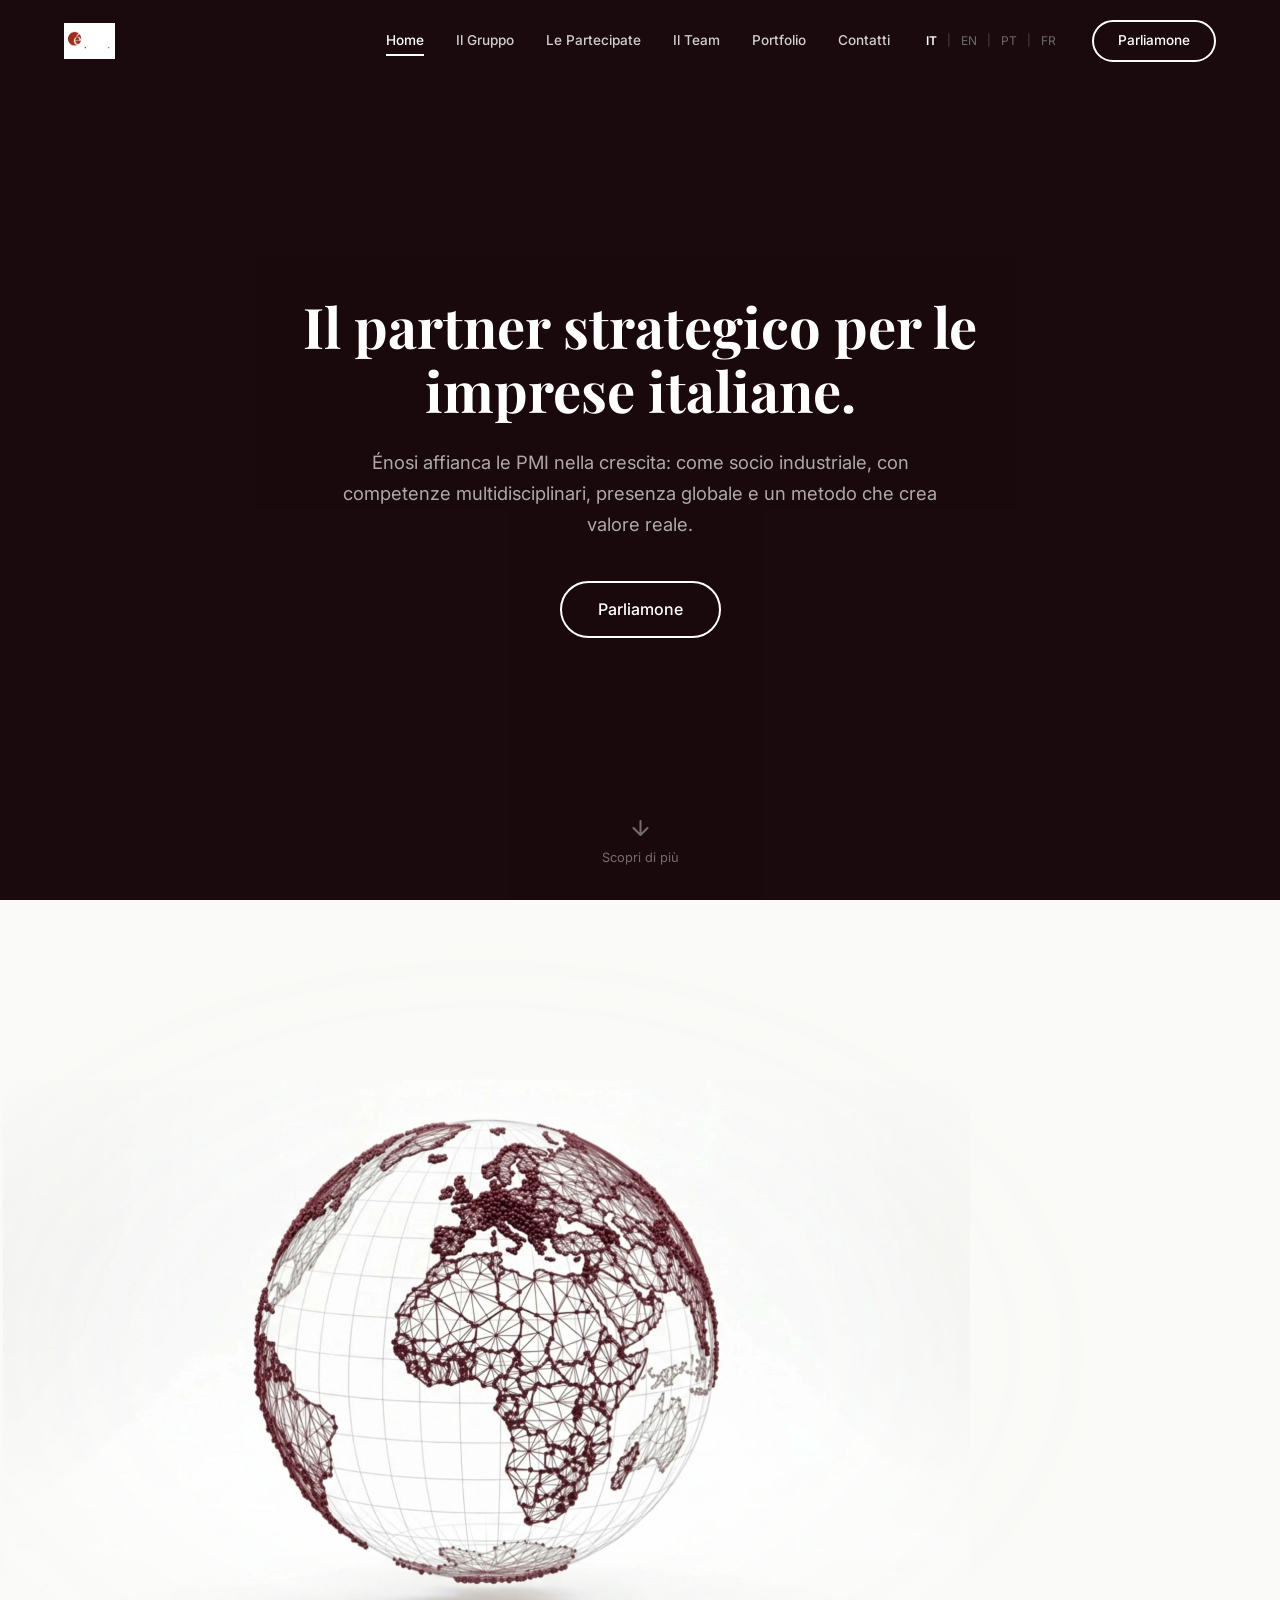
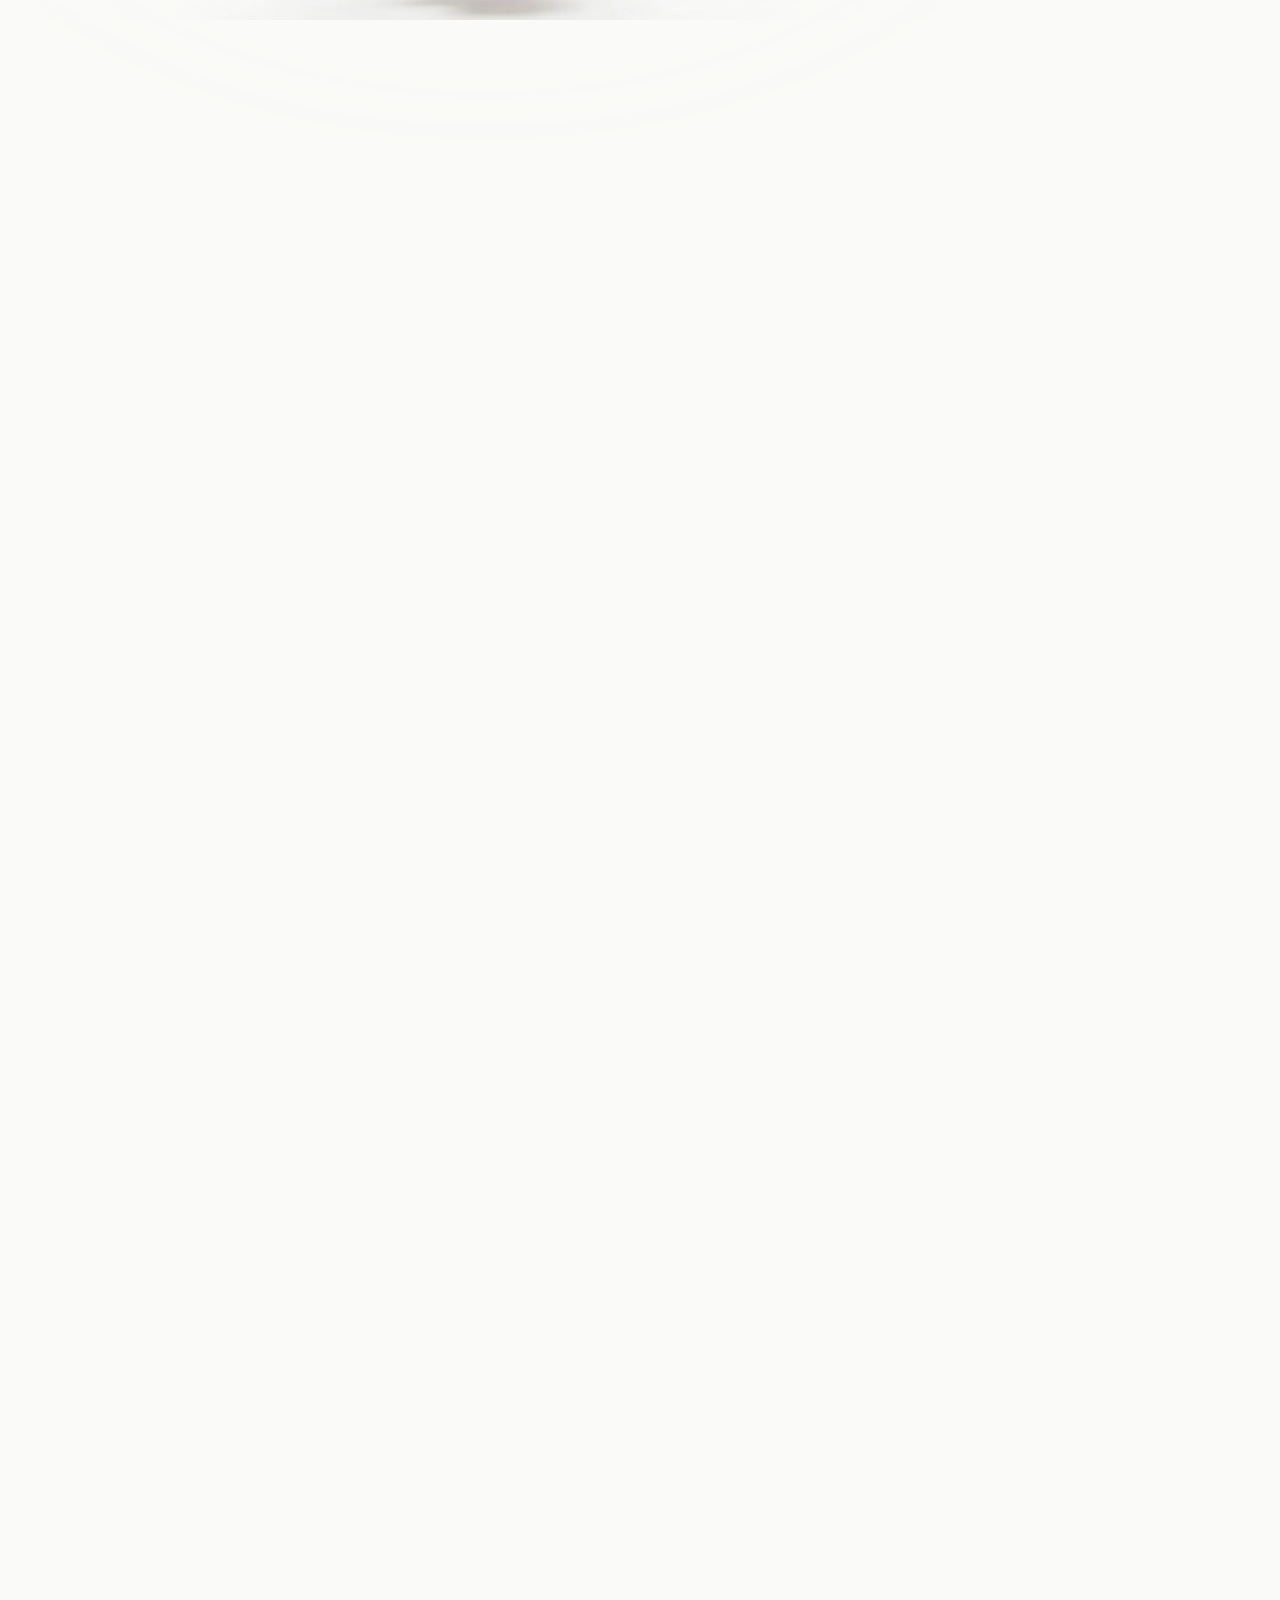
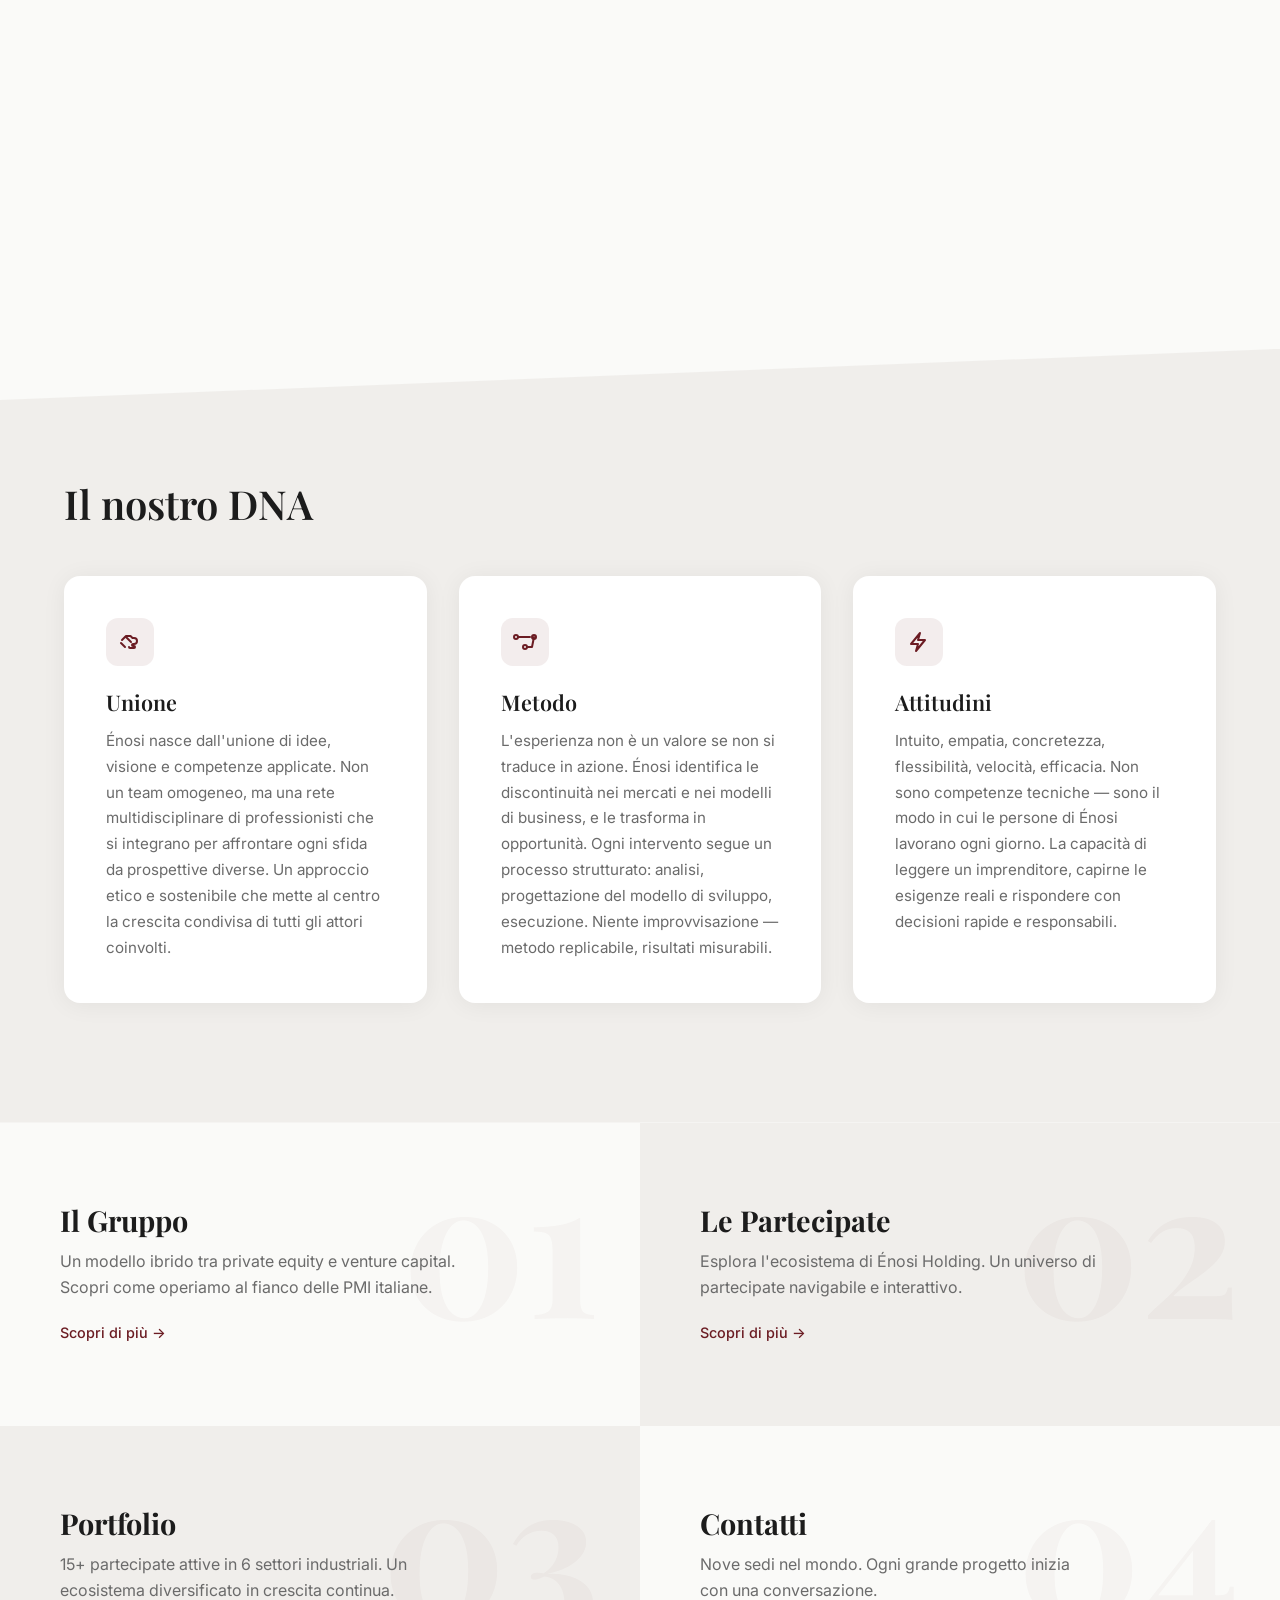
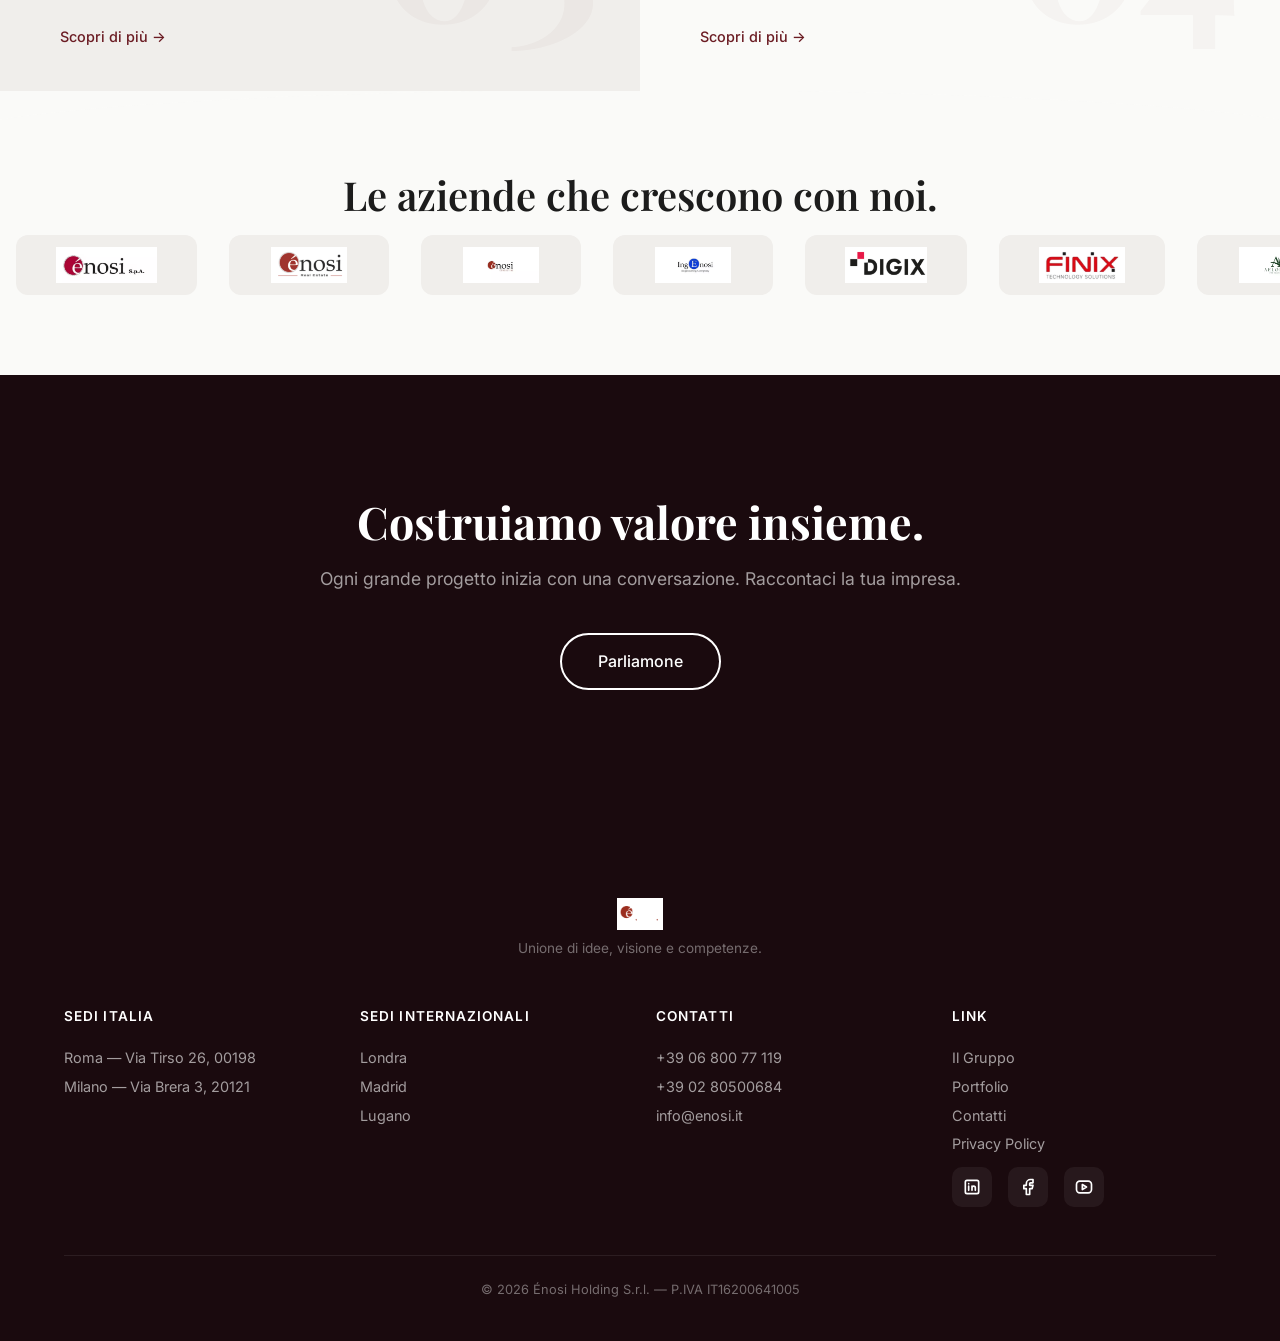
==== index.html @ a056c956 "Énosi Holding - first deploy" ====
<!DOCTYPE html>
<html lang="it">
<head>
  <meta charset="UTF-8">
  <meta name="viewport" content="width=device-width, initial-scale=1.0">
  <title>Énosi Holding — Il partner strategico per le imprese italiane</title>
  <meta name="description" content="Énosi Holding: il partner strategico per la crescita delle PMI italiane. Holding multidisciplinare con 15+ partecipate, 9 sedi nel mondo e un modello ibrido tra PE e VC.">

  <!-- OG Tags -->
  <meta property="og:type" content="website">
  <meta property="og:url" content="https://enosi.it/">
  <meta property="og:title" content="Énosi Holding — Il partner strategico per le imprese italiane">
  <meta property="og:description" content="Énosi Holding: il partner strategico per la crescita delle PMI italiane. Holding multidisciplinare con 15+ partecipate e 9 sedi nel mondo.">
  <meta property="og:image" content="assets/logo/og-image.png">
  <meta property="og:locale" content="it_IT">
  <meta property="og:site_name" content="Énosi Holding">

  <!-- Favicon -->
  <link rel="icon" type="image/png" href="assets/logo/favicon.png">
  <link rel="apple-touch-icon" href="assets/logo/favicon.png">

  <!-- Google Fonts -->
  <link rel="preconnect" href="https://fonts.googleapis.com">
  <link rel="preconnect" href="https://fonts.gstatic.com" crossorigin>
  <link href="https://fonts.googleapis.com/css2?family=Playfair+Display:wght@600;700&family=Inter:wght@400;500;600;700&display=swap" rel="stylesheet">

  <!-- Stylesheet -->
  <link rel="stylesheet" href="css/style.css">
</head>
<body>

  <!-- NAVBAR -->
  <nav class="navbar">
  <div class="container">
    <a href="index.html" class="navbar__logo"><img src="assets/logo/logo-white.png" alt="Énosi" class="nav-logo-img"></a>
    <div class="navbar__links">
      <a href="index.html" class="navbar__link active" data-i18n="nav.home">Home</a>
      <a href="il-gruppo.html" class="navbar__link" data-i18n="nav.gruppo">Il Gruppo</a>
      <a href="le-partecipate.html" class="navbar__link" data-i18n="nav.partecipate">Le Partecipate</a>
      <a href="il-team.html" class="navbar__link" data-i18n="nav.team">Il Team</a>
      <a href="portfolio.html" class="navbar__link" data-i18n="nav.portfolio">Portfolio</a>
      <a href="contatti.html" class="navbar__link" data-i18n="nav.contatti">Contatti</a>
      <div class="lang-switch">
        <button class="lang active" data-lang="it">IT</button>
        <span class="lang-sep">|</span>
        <button class="lang" data-lang="en">EN</button>
        <span class="lang-sep">|</span>
        <button class="lang" data-lang="pt">PT</button>
        <span class="lang-sep">|</span>
        <button class="lang" data-lang="fr">FR</button>
      </div>
      <a href="contatti.html" class="btn-nav-cta" data-i18n="nav.cta">Parliamone</a>
    </div>
    <button class="navbar__hamburger" aria-label="Menu"><span></span><span></span><span></span></button>
  </div>
  <div class="navbar__mobile-menu">
    <a href="index.html">Home</a>
    <a href="il-gruppo.html">Il Gruppo</a>
    <a href="le-partecipate.html">Le Partecipate</a>
    <a href="il-team.html">Il Team</a>
    <a href="portfolio.html">Portfolio</a>
    <a href="contatti.html">Contatti</a>
    <a href="contatti.html" class="btn-primary btn-primary--light">Parliamone</a>
  </div>
</nav>

  <!-- HERO -->
  <section class="hero">
    <div class="hero-slideshow">
      <div class="slide active" style="background-image: url('https://images.unsplash.com/photo-1486406146926-c627a92ad1ab?w=1920&q=80')"></div>
      <div class="slide" style="background-image: url('https://images.unsplash.com/photo-1497366216548-37526070297c?w=1920&q=80')"></div>
      <div class="slide" style="background-image: url('https://images.unsplash.com/photo-1454165804606-c3d57bc86b40?w=1920&q=80')"></div>
      <div class="slide" style="background-image: url('https://images.unsplash.com/photo-1560179707-f14e90ef3623?w=1920&q=80')"></div>
      <div class="slide" style="background-image: url('https://images.unsplash.com/photo-1553484771-047a44eee27b?w=1920&q=80')"></div>
    </div>
    <div class="hero-overlay"></div>
    <div class="hero-content">
      <h1 class="hero__title" data-i18n="home.hero.headline">Il partner strategico per le imprese italiane.</h1>
      <p class="hero__subtitle" data-i18n="home.hero.subtitle">Énosi affianca le PMI nella crescita: come socio industriale, con competenze multidisciplinari, presenza globale e un metodo che crea valore reale.</p>
      <a href="contatti.html" class="btn-primary btn-primary--light" data-i18n="home.hero.cta">Parliamone</a>
    </div>
    <div class="scroll-hint">
      <svg class="scroll-hint__arrow" xmlns="http://www.w3.org/2000/svg" viewBox="0 0 24 24" fill="none" stroke="currentColor" stroke-width="2" stroke-linecap="round" stroke-linejoin="round"><path d="M12 5v14M5 12l7 7 7-7"/></svg>
      <span data-i18n="home.hero.scroll">Scopri di più</span>
    </div>
  </section>

  <!-- FRAME LOADER -->
  <div class="frame-loader">
    <div class="frame-loader__bar-container">
      <div class="frame-loader__bar"></div>
    </div>
    <div class="frame-loader__text">0%</div>
  </div>

  <!-- SCROLL ANIMATION -->
  <section class="scroll-animation">
  <div class="scroll-animation__sticky">
    <canvas class="scroll-animation__canvas"></canvas>
    <div class="scroll-card" data-show-from="0.1" data-show-to="0.3">
      <div class="card-icon"><svg xmlns="http://www.w3.org/2000/svg" viewBox="0 0 24 24" fill="none" stroke-linecap="round" stroke-linejoin="round"><circle cx="12" cy="12" r="10"/><path d="M12 2a14.5 14.5 0 000 20 14.5 14.5 0 000-20M2 12h20"/></svg></div>
      <h3 data-i18n="home.card1.title">Radicati nel mondo</h3>
      <p data-i18n="home.card1.text">Nove sedi operative su quattro continenti, per essere vicini dove conta.</p>
      <p class="card-detail" data-i18n="home.card1.detail">Roma · Milano · Londra · Madrid · Lugano · Dubai · Miami · Kuala Lumpur</p>
    </div>
    <div class="scroll-card" data-show-from="0.3" data-show-to="0.5">
      <div class="card-icon"><svg xmlns="http://www.w3.org/2000/svg" viewBox="0 0 24 24" fill="none" stroke-linecap="round" stroke-linejoin="round"><path d="M3 17l6-6 4 4 8-8"/><path d="M17 7h4v4"/></svg></div>
      <h3 data-i18n="home.card2.title">Un ecosistema in espansione</h3>
      <p data-i18n="home.card2.text">Oltre 15 partecipate attive in più di 6 settori industriali.</p>
      <p class="card-detail" data-i18n="home.card2.detail">ICT · Real Estate · MedTech · Food &amp; Beverage · Cybersecurity · Engineering</p>
    </div>
    <div class="scroll-card" data-show-from="0.5" data-show-to="0.7">
      <div class="card-icon"><svg xmlns="http://www.w3.org/2000/svg" viewBox="0 0 24 24" fill="none" stroke-linecap="round" stroke-linejoin="round"><path d="M11 17a1 1 0 001 1h4a1 1 0 001-1 1 1 0 00-1-1h-1a1 1 0 01-1-1 1 1 0 011-1h1a3 3 0 003-3 3 3 0 00-3-3h-1.5l-2-2H8l-4 4"/><path d="M3 13l4 4"/><path d="M8 7l5 5"/></svg></div>
      <h3 data-i18n="home.card3.title">Dentro l'impresa, non fuori</h3>
      <p data-i18n="home.card3.text">Entriamo nelle aziende come soci, non come osservatori distanti.</p>
      <p class="card-detail" data-i18n="home.card3.detail">Partecipazioni di maggioranza e minoranza qualificata con ruolo attivo nella governance.</p>
    </div>
    <div class="scroll-card" data-show-from="0.7" data-show-to="0.9">
      <div class="card-icon"><svg xmlns="http://www.w3.org/2000/svg" viewBox="0 0 24 24" fill="none" stroke-linecap="round" stroke-linejoin="round"><path d="M3 17l6-6 4 4 8-8"/></svg></div>
      <h3 data-i18n="home.card4.title">Oltre un decennio di risultati</h3>
      <p data-i18n="home.card4.text">Dal 2013, un percorso continuo di crescita, operazioni e valore creato.</p>
      <p class="card-detail" data-i18n="home.card4.detail">2013: fondazione · 2022: acquisizione Finix/Fujitsu · Oggi: 15+ partecipate attive</p>
    </div>
  </div>
</section>


  <!-- PILLARS SECTION -->
  <section class="section section--alt section-angled">
    <div class="container">
      <h2 class="heading-section fade-up" data-i18n="home.dna.title">Il nostro DNA</h2>
      <div class="pillars-grid stagger-parent">

        <div class="pillar-card stagger-item card-hover">
          <div class="pillar-card__icon">
            <svg xmlns="http://www.w3.org/2000/svg" viewBox="0 0 24 24" fill="none" stroke="currentColor" stroke-width="1.5" stroke-linecap="round" stroke-linejoin="round"><path d="M11 17a1 1 0 001 1h4a1 1 0 001-1 1 1 0 00-1-1h-1a1 1 0 01-1-1 1 1 0 011-1h1a3 3 0 003-3 3 3 0 00-3-3h-1.5l-2-2H8l-4 4"/><path d="M3 13l4 4"/><path d="M8 7l5 5"/></svg>
          </div>
          <h3 class="pillar-card__title" data-i18n="home.dna.unione.title">Unione</h3>
          <p class="pillar-card__text" data-i18n="home.dna.unione.text">Énosi nasce dall'unione di idee, visione e competenze applicate. Non un team omogeneo, ma una rete multidisciplinare di professionisti che si integrano per affrontare ogni sfida da prospettive diverse. Un approccio etico e sostenibile che mette al centro la crescita condivisa di tutti gli attori coinvolti.</p>
        </div>

        <div class="pillar-card stagger-item card-hover">
          <div class="pillar-card__icon">
            <svg xmlns="http://www.w3.org/2000/svg" viewBox="0 0 24 24" fill="none" stroke="currentColor" stroke-width="1.5" stroke-linecap="round" stroke-linejoin="round"><circle cx="3" cy="7" r="2"/><circle cx="12" cy="17" r="2"/><circle cx="21" cy="7" r="2"/><path d="M5 7h12M14 17h5l2-10"/></svg>
          </div>
          <h3 class="pillar-card__title" data-i18n="home.dna.metodo.title">Metodo</h3>
          <p class="pillar-card__text" data-i18n="home.dna.metodo.text">L'esperienza non è un valore se non si traduce in azione. Énosi identifica le discontinuità nei mercati e nei modelli di business, e le trasforma in opportunità. Ogni intervento segue un processo strutturato: analisi, progettazione del modello di sviluppo, esecuzione. Niente improvvisazione — metodo replicabile, risultati misurabili.</p>
        </div>

        <div class="pillar-card stagger-item card-hover">
          <div class="pillar-card__icon">
            <svg xmlns="http://www.w3.org/2000/svg" viewBox="0 0 24 24" fill="none" stroke="currentColor" stroke-width="1.5" stroke-linecap="round" stroke-linejoin="round"><path d="M13 3L4 14h7l-2 7 9-11h-7l2-7z"/></svg>
          </div>
          <h3 class="pillar-card__title" data-i18n="home.dna.attitudini.title">Attitudini</h3>
          <p class="pillar-card__text" data-i18n="home.dna.attitudini.text">Intuito, empatia, concretezza, flessibilità, velocità, efficacia. Non sono competenze tecniche — sono il modo in cui le persone di Énosi lavorano ogni giorno. La capacità di leggere un imprenditore, capirne le esigenze reali e rispondere con decisioni rapide e responsabili.</p>
        </div>

      </div>
    </div>
  </section>

  <!-- PAGE TEASERS -->
  <div class="page-teaser-grid">
    <a href="il-gruppo.html" class="page-teaser" style="background:var(--bg-main)">
      <span class="teaser-number">01</span>
      <h3 data-i18n="home.teaser1.title">Il Gruppo</h3>
      <p data-i18n="home.teaser1.text">Un modello ibrido tra private equity e venture capital. Scopri come operiamo al fianco delle PMI italiane.</p>
      <span class="teaser-link" data-i18n="home.teaser1.link">Scopri di più &rarr;</span>
    </a>
    <a href="le-partecipate.html" class="page-teaser" style="background:var(--bg-alt)">
      <span class="teaser-number">02</span>
      <h3 data-i18n="home.teaser2.title">Le Partecipate</h3>
      <p data-i18n="home.teaser2.text">Esplora l'ecosistema di Énosi Holding. Un universo di partecipate navigabile e interattivo.</p>
      <span class="teaser-link" data-i18n="home.teaser2.link">Scopri di più &rarr;</span>
    </a>
    <a href="portfolio.html" class="page-teaser" style="background:var(--bg-alt)">
      <span class="teaser-number">03</span>
      <h3 data-i18n="home.teaser3.title">Portfolio</h3>
      <p data-i18n="home.teaser3.text">15+ partecipate attive in 6 settori industriali. Un ecosistema diversificato in crescita continua.</p>
      <span class="teaser-link" data-i18n="home.teaser3.link">Scopri di più &rarr;</span>
    </a>
    <a href="contatti.html" class="page-teaser" style="background:var(--bg-main)">
      <span class="teaser-number">04</span>
      <h3 data-i18n="home.teaser4.title">Contatti</h3>
      <p data-i18n="home.teaser4.text">Nove sedi nel mondo. Ogni grande progetto inizia con una conversazione.</p>
      <span class="teaser-link" data-i18n="home.teaser4.link">Scopri di più &rarr;</span>
    </a>
  </div>

  <!-- MARQUEE SECTION -->
  <section class="marquee-section section--main section-wave">
    <div class="container" style="text-align:center">
      <h2 class="heading-section fade-up" data-i18n="home.marquee.title">Le aziende che crescono con noi.</h2>
    </div>
    <div class="marquee-wrapper">
      <div class="marquee-track">
        <span class="marquee-item"><img src="assets/partners/enosispa.png" alt="Énosi S.p.A." style="height:36px;width:auto;"></span>
        <span class="marquee-item"><img src="assets/partners/enosire.png" alt="Énosi Real Estate" style="height:36px;width:auto;"></span>
        <span class="marquee-item"><img src="assets/partners/consulting.png" alt="Énosi Consulting" style="height:36px;width:auto;"></span>
        <span class="marquee-item"><img src="assets/partners/ingenosi.png" alt="Ingenosi" style="height:36px;width:auto;"></span>
        <span class="marquee-item"><img src="assets/partners/digix.png" alt="Digix" style="height:36px;width:auto;"></span>
        <span class="marquee-item"><img src="assets/partners/finix.png" alt="Finix" style="height:36px;width:auto;"></span>
        <span class="marquee-item"><img src="assets/partners/aelodea.png" alt="Aelodea" style="height:36px;width:auto;"></span>
        <span class="marquee-item"><img src="assets/partners/edilmoaf.png" alt="Edil Moaf" style="height:36px;width:auto;"></span>
        <span class="marquee-item"><img src="assets/partners/celera.png" alt="Celera Digital" style="height:36px;width:auto;"></span>
        <span class="marquee-item"><img src="assets/partners/areacrm.png" alt="Area CRM" style="height:36px;width:auto;"></span>
        <span class="marquee-item"><img src="assets/partners/cyberangels.png" alt="Cyberangels" style="height:36px;width:auto;"></span>
        <span class="marquee-item"><img src="assets/partners/quasardam.png" alt="Quasardam" style="height:36px;width:auto;"></span>
        <span class="marquee-item"><img src="assets/partners/monserrato.png" alt="Imm. Monserrato" style="height:36px;width:auto;"></span>
        <span class="marquee-item"><img src="assets/partners/siag.png" alt="Yes Coffee" style="height:36px;width:auto;"></span>
        <span class="marquee-item"><img src="assets/partners/blackshield.png" alt="Blackshield" style="height:36px;width:auto;"></span>
        <span class="marquee-item"><img src="assets/partners/enosilab.png" alt="Énosi Lab" style="height:36px;width:auto;"></span>
        <span class="marquee-item"><img src="assets/partners/codex.png" alt="Codex" style="height:36px;width:auto;"></span>
        <!-- Duplicate for infinite scroll -->
        <span class="marquee-item"><img src="assets/partners/enosispa.png" alt="Énosi S.p.A." style="height:36px;width:auto;"></span>
        <span class="marquee-item"><img src="assets/partners/enosire.png" alt="Énosi Real Estate" style="height:36px;width:auto;"></span>
        <span class="marquee-item"><img src="assets/partners/consulting.png" alt="Énosi Consulting" style="height:36px;width:auto;"></span>
        <span class="marquee-item"><img src="assets/partners/ingenosi.png" alt="Ingenosi" style="height:36px;width:auto;"></span>
        <span class="marquee-item"><img src="assets/partners/digix.png" alt="Digix" style="height:36px;width:auto;"></span>
        <span class="marquee-item"><img src="assets/partners/finix.png" alt="Finix" style="height:36px;width:auto;"></span>
        <span class="marquee-item"><img src="assets/partners/aelodea.png" alt="Aelodea" style="height:36px;width:auto;"></span>
        <span class="marquee-item"><img src="assets/partners/edilmoaf.png" alt="Edil Moaf" style="height:36px;width:auto;"></span>
        <span class="marquee-item"><img src="assets/partners/celera.png" alt="Celera Digital" style="height:36px;width:auto;"></span>
        <span class="marquee-item"><img src="assets/partners/areacrm.png" alt="Area CRM" style="height:36px;width:auto;"></span>
        <span class="marquee-item"><img src="assets/partners/cyberangels.png" alt="Cyberangels" style="height:36px;width:auto;"></span>
        <span class="marquee-item"><img src="assets/partners/quasardam.png" alt="Quasardam" style="height:36px;width:auto;"></span>
        <span class="marquee-item"><img src="assets/partners/monserrato.png" alt="Imm. Monserrato" style="height:36px;width:auto;"></span>
        <span class="marquee-item"><img src="assets/partners/siag.png" alt="Yes Coffee" style="height:36px;width:auto;"></span>
        <span class="marquee-item"><img src="assets/partners/blackshield.png" alt="Blackshield" style="height:36px;width:auto;"></span>
        <span class="marquee-item"><img src="assets/partners/enosilab.png" alt="Énosi Lab" style="height:36px;width:auto;"></span>
        <span class="marquee-item"><img src="assets/partners/codex.png" alt="Codex" style="height:36px;width:auto;"></span>
      </div>
    </div>
  </section>

  <!-- CTA SECTION -->
  <section class="cta-section">
    <div class="container">
      <h2 class="cta-section__title fade-up" data-i18n="home.cta.headline">Costruiamo valore insieme.</h2>
      <p class="cta-section__subtitle fade-up" data-i18n="home.cta.subtitle">Ogni grande progetto inizia con una conversazione. Raccontaci la tua impresa.</p>
      <a href="contatti.html" class="btn-primary btn-primary--light fade-up">Parliamone</a>
    </div>
  </section>

  <!-- FOOTER -->
  <footer class="footer">
    <div class="container">
      <div class="footer__logo">
        <img src="assets/logo/logo-white.png" alt="Énosi" class="nav-logo-img" style="height:32px;margin:0 auto;">
        <p style="color:rgba(255,255,255,0.4);font-size:0.85rem;margin-top:8px;font-family:'Inter',sans-serif;">Unione di idee, visione e competenze.</p>
      </div>
      <div class="footer__grid">
        <div class="footer__col">
          <h4 class="footer__col-title">Sedi Italia</h4>
          <p>Roma — Via Tirso 26, 00198</p>
          <p>Milano — Via Brera 3, 20121</p>
        </div>
        <div class="footer__col">
          <h4 class="footer__col-title">Sedi Internazionali</h4>
          <p>Londra</p>
          <p>Madrid</p>
          <p>Lugano</p>
        </div>
        <div class="footer__col">
          <h4 class="footer__col-title">Contatti</h4>
          <p><a href="tel:+390680077119">+39 06 800 77 119</a></p>
          <p><a href="tel:+390280500684">+39 02 80500684</a></p>
          <p><a href="mailto:info@enosi.it">info@enosi.it</a></p>
        </div>
        <div class="footer__col">
          <h4 class="footer__col-title">Link</h4>
          <p><a href="il-gruppo.html">Il Gruppo</a></p>
          <p><a href="portfolio.html">Portfolio</a></p>
          <p><a href="contatti.html">Contatti</a></p>
          <p><a href="#">Privacy Policy</a></p>
          <div class="footer__social">
            <a href="#" aria-label="LinkedIn">
              <svg xmlns="http://www.w3.org/2000/svg" viewBox="0 0 24 24" fill="none" stroke="currentColor" stroke-width="1.5" stroke-linecap="round" stroke-linejoin="round"><path d="M4 4m0 2a2 2 0 012-2h12a2 2 0 012 2v12a2 2 0 01-2 2H6a2 2 0 01-2-2z"/><path d="M8 11v5M8 8v.01M12 16v-5M16 16v-3a2 2 0 00-4 0"/></svg>
            </a>
            <a href="#" aria-label="Facebook">
              <svg xmlns="http://www.w3.org/2000/svg" viewBox="0 0 24 24" fill="none" stroke="currentColor" stroke-width="1.5" stroke-linecap="round" stroke-linejoin="round"><path d="M7 10v4h3v7h4v-7h3l1-4h-4V8a1 1 0 011-1h3V3h-3a5 5 0 00-5 5v2H7z"/></svg>
            </a>
            <a href="#" aria-label="YouTube">
              <svg xmlns="http://www.w3.org/2000/svg" viewBox="0 0 24 24" fill="none" stroke="currentColor" stroke-width="1.5" stroke-linecap="round" stroke-linejoin="round"><rect x="3" y="5" width="18" height="14" rx="4"/><path d="M10 9l5 3-5 3z"/></svg>
            </a>
          </div>
        </div>
      </div>
      <hr class="footer__divider">
      <div class="footer__bottom">
        <p>&copy; 2026 Énosi Holding S.r.l. — P.IVA IT16200641005</p>
      </div>
    </div>
  </footer>

  <!-- Main Script -->
  <script src="js/translations.js"></script>
  <script src="js/main.js"></script>
</body>
</html>
---- css/style.css ----
/* ============================================
   ÉNOSI HOLDING — Design System & Styles v2
   ============================================ */

/* --- CSS Variables --- */
:root {
  --burgundy: #6B1C23;
  --burgundy-dark: #1A0A0E;
  --bg-main: #FAFAF8;
  --bg-alt: #F0EEEB;
  --text-primary: #1C1C1C;
  --text-secondary: #6B6B6B;
  --gold: #C9A96E;
  --white: #FFFFFF;
}

/* --- Reset & Base --- */
*, *::before, *::after { margin: 0; padding: 0; box-sizing: border-box; }

html {
  scroll-behavior: smooth;
  -webkit-font-smoothing: antialiased;
  -moz-osx-font-smoothing: grayscale;
}

body {
  font-family: 'Inter', sans-serif;
  font-weight: 400;
  color: var(--text-primary);
  background: var(--bg-main);
  line-height: 1.6;
  overflow-x: hidden;
}

img { max-width: 100%; display: block; }
a { text-decoration: none; color: inherit; }
ul { list-style: none; }

h1, h2, h3, h4, h5, h6 {
  font-family: 'Playfair Display', serif;
  font-weight: 700;
  line-height: 1.2;
}

.container { max-width: 1200px; margin: 0 auto; padding: 0 24px; }

/* --- Typography --- */
.heading-display { font-family: 'Playfair Display', serif; font-weight: 700; }

.heading-section {
  font-family: 'Playfair Display', serif;
  font-weight: 600;
  font-size: 2.5rem;
  margin-bottom: 1rem;
}

.text-body {
  font-family: 'Inter', sans-serif;
  font-weight: 400;
  color: var(--text-secondary);
  line-height: 1.7;
}

.text-gold { color: var(--gold); }

/* --- Section Spacing --- */
.section { padding: 120px 0; position: relative; }
.section--dark { background: var(--burgundy-dark); color: var(--white); }
.section--main { background: var(--bg-main); }
.section--alt { background: var(--bg-alt); }

/* --- Section Dividers --- */
.section-angled {
  clip-path: polygon(0 4vw, 100% 0, 100% 100%, 0 100%);
  margin-top: -4vw;
  padding-top: calc(4vw + 80px);
}

.section-wave {
  position: relative;
  margin-top: -3vw;
  padding-top: calc(3vw + 80px);
}
.section-wave::before {
  content: '';
  position: absolute;
  top: -1px;
  left: 0;
  width: 100%;
  height: 4vw;
  background: inherit;
  clip-path: ellipse(55% 100% at 50% 100%);
  z-index: 1;
}

/* --- Navbar --- */
.navbar {
  position: fixed;
  top: 0;
  left: 0;
  width: 100%;
  z-index: 1000;
  padding: 20px 0;
  transition: background 0.4s ease, padding 0.3s ease;
}

.navbar.scrolled {
  background: rgba(26, 10, 14, 0.95);
  backdrop-filter: blur(20px);
  -webkit-backdrop-filter: blur(20px);
  padding: 12px 0;
}

.navbar .container {
  display: flex;
  align-items: center;
  justify-content: space-between;
}

.navbar__logo { display: flex; align-items: center; }
.navbar__logo img { height: 36px; width: auto; }
.nav-logo-img { height: 28px; width: auto; display: block; }

.navbar__logo-text {
  font-family: 'Playfair Display', serif;
  font-weight: 700;
  font-size: 1.5rem;
  color: var(--white);
  letter-spacing: 0.02em;
}

.navbar__links {
  display: flex;
  align-items: center;
  gap: 32px;
}

.navbar__link {
  font-family: 'Inter', sans-serif;
  font-weight: 500;
  font-size: 0.85rem;
  color: rgba(255, 255, 255, 0.8);
  position: relative;
  transition: color 0.3s ease;
}

.navbar__link:hover,
.navbar__link.active {
  color: var(--white);
}

.navbar__link::after {
  content: '';
  position: absolute;
  bottom: -4px;
  left: 0;
  width: 0;
  height: 2px;
  background: var(--white);
  transition: width 0.3s ease;
}

.navbar__link:hover::after,
.navbar__link.active::after {
  width: 100%;
}

/* Language Switcher */
.lang-switch {
  display: flex;
  align-items: center;
  gap: 6px;
}

.lang-switch .lang {
  font-family: 'Inter', sans-serif;
  font-size: 12px;
  font-weight: 400;
  color: var(--text-secondary);
  background: none;
  border: none;
  cursor: pointer;
  padding: 2px 4px;
  transition: color 0.3s ease;
}

.lang-switch .lang:hover { color: var(--white); }
.lang-switch .lang.active { color: var(--white); font-weight: 600; }

.lang-switch .lang-sep {
  font-size: 11px;
  color: rgba(255,255,255,0.25);
  user-select: none;
}

/* Navbar CTA */
.btn-nav-cta {
  font-family: 'Inter', sans-serif;
  font-weight: 500;
  font-size: 0.85rem;
  color: var(--white);
  border: 2px solid var(--white);
  border-radius: 100px;
  padding: 8px 24px;
  background: transparent;
  cursor: pointer;
  position: relative;
  overflow: hidden;
  z-index: 1;
  transition: color 0.4s ease;
}

.btn-nav-cta::before {
  content: '';
  position: absolute;
  top: 0; left: 0; width: 100%; height: 100%;
  background: var(--white);
  transform: scaleX(0);
  transform-origin: left;
  transition: transform 0.4s ease;
  z-index: -1;
}

.btn-nav-cta:hover { color: var(--burgundy-dark); }
.btn-nav-cta:hover::before { transform: scaleX(1); }

/* Hamburger */
.navbar__hamburger {
  display: none;
  flex-direction: column;
  gap: 5px;
  cursor: pointer;
  background: none;
  border: none;
  padding: 8px;
}

.navbar__hamburger span {
  display: block; width: 24px; height: 2px;
  background: var(--white);
  transition: transform 0.3s ease, opacity 0.3s ease;
}

.navbar__hamburger.open span:nth-child(1) { transform: translateY(7px) rotate(45deg); }
.navbar__hamburger.open span:nth-child(2) { opacity: 0; }
.navbar__hamburger.open span:nth-child(3) { transform: translateY(-7px) rotate(-45deg); }

/* Mobile Menu */
.navbar__mobile-menu {
  display: none;
  position: fixed;
  top: 0; left: 0; width: 100%; height: 100vh;
  background: rgba(26, 10, 14, 0.98);
  backdrop-filter: blur(20px);
  z-index: 999;
  flex-direction: column;
  align-items: center;
  justify-content: center;
  gap: 28px;
}

.navbar__mobile-menu.open { display: flex; }

.navbar__mobile-menu a {
  font-family: 'Playfair Display', serif;
  font-size: 1.8rem;
  color: var(--white);
  opacity: 0.8;
  transition: opacity 0.3s ease;
}

.navbar__mobile-menu a:hover { opacity: 1; }

/* Toast */
.toast {
  position: fixed;
  bottom: 40px;
  left: 50%;
  transform: translateX(-50%) translateY(20px);
  background: var(--burgundy-dark);
  color: var(--white);
  font-family: 'Inter', sans-serif;
  font-size: 0.9rem;
  padding: 14px 32px;
  border-radius: 12px;
  border: 1px solid rgba(201,169,110,0.2);
  box-shadow: 0 8px 32px rgba(0,0,0,0.3);
  z-index: 10000;
  opacity: 0;
  pointer-events: none;
  transition: opacity 0.4s ease, transform 0.4s ease;
}

.toast.visible {
  opacity: 1;
  transform: translateX(-50%) translateY(0);
  pointer-events: auto;
}

/* --- Buttons --- */
.btn-primary {
  display: inline-block;
  font-family: 'Inter', sans-serif;
  font-weight: 500;
  font-size: 1rem;
  border: 2px solid var(--burgundy);
  border-radius: 100px;
  padding: 14px 36px;
  background: transparent;
  color: var(--burgundy);
  cursor: pointer;
  position: relative;
  overflow: hidden;
  z-index: 1;
  transition: color 0.4s ease;
}

.btn-primary::before {
  content: '';
  position: absolute;
  top: 0; left: 0; width: 100%; height: 100%;
  background: var(--burgundy);
  transform: scaleX(0);
  transform-origin: left;
  transition: transform 0.4s ease;
  z-index: -1;
}

.btn-primary:hover { color: var(--white); }
.btn-primary:hover::before { transform: scaleX(1); }

.btn-primary--light { border-color: var(--white); color: var(--white); }
.btn-primary--light::before { background: var(--white); }
.btn-primary--light:hover { color: var(--burgundy-dark); }

.btn-secondary {
  font-family: 'Inter', sans-serif;
  font-weight: 500;
  color: var(--text-secondary);
  position: relative;
  display: inline-block;
  transition: color 0.3s ease;
}

.btn-secondary::after {
  content: '';
  position: absolute;
  bottom: -2px; left: 0; width: 0; height: 2px;
  background: currentColor;
  transition: width 0.3s ease;
}

.btn-secondary:hover::after { width: 100%; }

/* --- Card Hover (Universal) --- */
.card-hover {
  transition: transform 0.35s cubic-bezier(.22,1,.36,1),
              box-shadow 0.35s ease,
              border-color 0.35s ease;
}

.card-hover:hover {
  transform: translateY(-6px) scale(1.02);
  box-shadow: 0 12px 40px rgba(0,0,0,0.1);
  border-color: rgba(107,28,35,0.15);
}

/* --- Hero --- */
.hero {
  min-height: 100vh;
  display: flex;
  align-items: center;
  justify-content: center;
  text-align: center;
  background: var(--burgundy-dark);
  padding: 120px 24px 80px;
  position: relative;
  overflow: hidden;
}

.hero--short { min-height: 50vh; }

/* Hero Slideshow */
.hero-slideshow {
  position: absolute;
  inset: 0;
  z-index: 0;
}

.hero-slideshow .slide {
  position: absolute;
  inset: 0;
  background-size: cover;
  background-position: center;
  opacity: 0;
  transition: opacity 1.5s ease-in-out;
}

.hero-slideshow .slide.active { opacity: 1; }

.hero-overlay {
  position: absolute;
  inset: 0;
  background: rgba(26, 10, 14, 0.75);
  z-index: 1;
}

.hero-content {
  position: relative;
  z-index: 2;
  max-width: 800px;
}

.hero__content { max-width: 800px; }

.hero__title {
  font-family: 'Playfair Display', serif;
  font-weight: 700;
  font-size: 3.5rem;
  color: var(--white);
  margin-bottom: 24px;
  line-height: 1.15;
}

.hero__subtitle {
  font-family: 'Inter', sans-serif;
  font-weight: 400;
  font-size: 1.15rem;
  color: rgba(255, 255, 255, 0.65);
  margin-bottom: 40px;
  line-height: 1.7;
  max-width: 600px;
  margin-left: auto;
  margin-right: auto;
}

/* Hero geometric BG (il-gruppo) */
.hero__grid-bg {
  position: absolute;
  inset: 0;
  overflow: hidden;
  pointer-events: none;
  z-index: 0;
}

.hero__grid-bg::before {
  content: '';
  position: absolute;
  top: -50%; left: -50%;
  width: 200%; height: 200%;
  background:
    repeating-linear-gradient(0deg, transparent, transparent 80px, rgba(107,28,35,0.06) 80px, rgba(107,28,35,0.06) 81px),
    repeating-linear-gradient(90deg, transparent, transparent 80px, rgba(107,28,35,0.06) 80px, rgba(107,28,35,0.06) 81px);
  animation: gridRotate 60s linear infinite;
  transform-origin: center;
}

@keyframes gridRotate {
  0% { transform: rotate(0deg) perspective(600px) rotateX(5deg); }
  100% { transform: rotate(360deg) perspective(600px) rotateX(5deg); }
}

.hero > .container { position: relative; z-index: 1; }

/* Scroll hint */
.scroll-hint {
  position: absolute;
  bottom: 32px; left: 50%;
  transform: translateX(-50%);
  text-align: center;
  color: rgba(255, 255, 255, 0.4);
  font-size: 0.8rem;
  font-family: 'Inter', sans-serif;
  animation: scrollBounce 2s ease-in-out infinite;
  z-index: 1;
}

.scroll-hint__arrow {
  display: block; margin: 0 auto 8px; width: 24px; height: 24px;
  stroke: rgba(255, 255, 255, 0.4);
}

@keyframes scrollBounce {
  0%, 100% { transform: translateX(-50%) translateY(0); }
  50% { transform: translateX(-50%) translateY(8px); }
}

/* --- Word Split Animation --- */
.word-split .word {
  display: inline-block;
  opacity: 0;
  transform: translateY(30px);
  transition: opacity 0.5s ease, transform 0.5s ease;
}

.word-split.animated .word { opacity: 1; transform: translateY(0); }

/* --- Scroll Animation — Globe Canvas --- */
.scroll-animation {
  position: relative;
  height: 300vh;
  background: var(--bg-main);
}

.scroll-animation__sticky {
  position: sticky;
  top: 0;
  height: 100vh;
  width: 100%;
  overflow: hidden;
  -webkit-mask-image: radial-gradient(
    ellipse 70% 65% at 38% 50%,
    black 35%,
    transparent 70%
  );
  mask-image: radial-gradient(
    ellipse 70% 65% at 38% 50%,
    black 35%,
    transparent 70%
  );
}

.scroll-animation__canvas {
  max-width: 100%;
  max-height: 100vh;
  will-change: transform;
  z-index: 1;
}

/* Scroll Annotation Cards */
.scroll-card {
  position: absolute;
  right: 8%;
  top: 50%;
  transform: translateY(-50%);
  width: 420px;
  padding: 44px;
  background: rgba(255,255,255,0.92);
  backdrop-filter: blur(20px);
  -webkit-backdrop-filter: blur(20px);
  border: 1px solid rgba(107,28,35,0.1);
  border-radius: 20px;
  box-shadow: 0 8px 40px rgba(0,0,0,0.08);
  opacity: 0;
  transition: opacity 0.4s ease, transform 0.4s ease;
  z-index: 10;
  pointer-events: none;
}

.scroll-card.visible { opacity: 1; }

.scroll-card .card-icon {
  width: 48px; height: 48px;
  background: rgba(107,28,35,0.08);
  border-radius: 12px;
  display: flex; align-items: center; justify-content: center;
  margin-bottom: 16px;
}

.scroll-card .card-icon svg {
  stroke: var(--burgundy); fill: none;
  stroke-width: 2; stroke-linecap: round; stroke-linejoin: round;
  width: 28px; height: 28px;
}

.scroll-card h3 {
  font-family: 'Playfair Display', serif;
  font-size: 1.5rem;
  color: var(--text-primary);
  margin-bottom: 12px;
}

.scroll-card p {
  font-family: 'Inter', sans-serif;
  font-size: 1.05rem;
  color: var(--text-secondary);
  line-height: 1.7;
}

.scroll-card .card-detail {
  font-family: 'Inter', sans-serif;
  font-size: 0.8rem;
  color: #999;
  margin-top: 12px;
  padding-top: 12px;
  border-top: 1px solid rgba(0,0,0,0.06);
  letter-spacing: 0.02em;
  line-height: 1.5;
}

/* Frame Loader */
.frame-loader {
  position: fixed;
  top: 0; left: 0; width: 100%; height: 100%;
  background: var(--white);
  display: flex; flex-direction: column;
  align-items: center; justify-content: center;
  z-index: 9999;
  transition: opacity 0.5s ease;
}

.frame-loader.hidden { opacity: 0; pointer-events: none; }

.frame-loader__bar-container {
  width: 200px; height: 3px;
  background: rgba(0, 0, 0, 0.08);
  border-radius: 3px; overflow: hidden; margin-top: 24px;
}

.frame-loader__bar {
  height: 100%; width: 0%;
  background: var(--burgundy);
  border-radius: 3px;
  transition: width 0.15s ease;
}

.frame-loader__text {
  font-family: 'Inter', sans-serif;
  font-size: 0.85rem;
  color: var(--text-secondary);
  margin-top: 12px;
}

/* --- Pillar Cards --- */
.pillars-grid {
  display: grid;
  grid-template-columns: repeat(3, 1fr);
  gap: 32px;
  margin-top: 48px;
}

.pillar-card {
  background: var(--white);
  border-radius: 16px;
  padding: 40px;
  box-shadow: 0 2px 24px rgba(0, 0, 0, 0.06);
  border: 2px solid transparent;
}

.pillar-card__icon {
  width: 48px; height: 48px;
  border-radius: 12px;
  background: rgba(107, 28, 35, 0.08);
  display: flex; align-items: center; justify-content: center;
  margin-bottom: 24px;
}

.pillar-card__icon svg {
  width: 24px; height: 24px;
  stroke: var(--burgundy); fill: none;
  stroke-width: 2; stroke-linecap: round; stroke-linejoin: round;
}

.pillar-card__title {
  font-family: 'Playfair Display', serif;
  font-weight: 600; font-size: 1.35rem;
  margin-bottom: 12px; color: var(--text-primary);
}

.pillar-card__text {
  font-family: 'Inter', sans-serif;
  font-weight: 400; font-size: 0.95rem;
  color: var(--text-secondary); line-height: 1.7;
}

/* --- Marquee --- */
.marquee-section { overflow: hidden; padding: 80px 0; }

.marquee-track {
  display: flex; width: max-content;
  animation: marqueeScroll 40s linear infinite;
}

.marquee-track:hover { animation-play-state: paused; }

.marquee-item {
  flex-shrink: 0;
  display: flex; align-items: center; justify-content: center;
  padding: 16px 40px; margin: 0 16px;
  background: var(--bg-alt); border-radius: 12px;
  font-family: 'Inter', sans-serif; font-weight: 600;
  font-size: 0.9rem; color: var(--text-secondary);
  white-space: nowrap; min-width: 160px; height: 60px;
}

@keyframes marqueeScroll {
  0% { transform: translateX(0); }
  100% { transform: translateX(-50%); }
}

/* --- CTA Section --- */
.cta-section {
  text-align: center;
  padding: 120px 24px;
  background: var(--burgundy-dark);
}

.cta-section__title {
  font-family: 'Playfair Display', serif;
  font-weight: 700; font-size: 2.8rem;
  color: var(--white); margin-bottom: 16px;
}

.cta-section__subtitle {
  font-family: 'Inter', sans-serif;
  font-weight: 400; font-size: 1.1rem;
  color: rgba(255, 255, 255, 0.6);
  margin-bottom: 40px;
}

/* --- Footer --- */
.footer {
  background: var(--burgundy-dark);
  padding: 80px 0 40px;
  color: rgba(255, 255, 255, 0.7);
}

.footer__logo { text-align: center; margin-bottom: 48px; }

.footer__logo-text {
  font-family: 'Playfair Display', serif;
  font-weight: 700; font-size: 1.8rem; color: var(--white);
}

.footer__grid {
  display: grid;
  grid-template-columns: repeat(4, 1fr);
  gap: 32px; margin-bottom: 48px;
}

.footer__col-title {
  font-family: 'Inter', sans-serif;
  font-weight: 600; font-size: 0.85rem;
  color: var(--white); text-transform: uppercase;
  letter-spacing: 0.08em; margin-bottom: 20px;
}

.footer__col p, .footer__col a {
  font-family: 'Inter', sans-serif;
  font-size: 0.9rem; color: rgba(255, 255, 255, 0.6);
  line-height: 2; transition: color 0.3s ease;
}

.footer__col a:hover { color: var(--white); }

.footer__social {
  display: flex; gap: 16px; margin-top: 8px;
}

.footer__social a {
  display: flex; align-items: center; justify-content: center;
  width: 40px; height: 40px; border-radius: 10px;
  background: rgba(255, 255, 255, 0.06);
  transition: background 0.3s ease;
}

.footer__social a:hover { background: rgba(255, 255, 255, 0.12); }

.footer__social svg {
  width: 20px; height: 20px;
  stroke: var(--white); fill: none;
  stroke-width: 2; stroke-linecap: round; stroke-linejoin: round;
}

.footer__divider {
  border: none;
  border-top: 1px solid rgba(255, 255, 255, 0.08);
  margin-bottom: 24px;
}

.footer__bottom {
  text-align: center; font-size: 0.8rem;
  color: rgba(255, 255, 255, 0.4);
}

/* --- Fade Up Animation --- */
.fade-up {
  opacity: 0; transform: translateY(48px);
  transition: opacity 0.7s ease, transform 0.7s ease;
}

.fade-up.visible { opacity: 1; transform: translateY(0); }

/* Slide variants for il-gruppo pillars */
.slide-left {
  opacity: 0; transform: translateX(-80px);
  transition: opacity 0.7s ease, transform 0.7s ease;
}
.slide-left.visible { opacity: 1; transform: translateX(0); }

.slide-right {
  opacity: 0; transform: translateX(80px);
  transition: opacity 0.7s ease, transform 0.7s ease;
}
.slide-right.visible { opacity: 1; transform: translateX(0); }

/* --- Stagger --- */
.stagger-item {
  opacity: 0; transform: translateY(48px);
  transition: opacity 0.7s ease, transform 0.7s ease;
}

.stagger-item.visible { opacity: 1; transform: translateY(0); }

/* ============================================
   IL GRUPPO PAGE
   ============================================ */

/* Mission */
.mission-section {
  position: relative;
  overflow: hidden;
}

.mission-section__deco {
  position: absolute;
  top: 50%; left: 5%;
  transform: translateY(-50%);
  font-family: 'Inter', sans-serif;
  font-weight: 700;
  font-size: 15vw;
  color: var(--gold);
  opacity: 0.04;
  line-height: 1;
  pointer-events: none;
  z-index: 0;
}

.mission-layout {
  display: grid;
  grid-template-columns: 1.5fr 1fr;
  gap: 64px;
  align-items: center;
  position: relative;
  z-index: 1;
}

.mission-layout__text .heading-section { margin-bottom: 24px; }

.mission-layout__text p {
  color: var(--text-secondary); font-size: 1.05rem; line-height: 1.8;
}

.mission-layout__image {
  border-radius: 16px; background: var(--bg-alt);
  height: 360px; display: flex;
  align-items: center; justify-content: center;
  color: var(--text-secondary); font-size: 0.9rem;
}

/* Pillar detail with decorative shapes */
.pillar-detail {
  padding: 48px 0;
  border-bottom: 1px solid rgba(107, 28, 35, 0.12);
  display: grid;
  grid-template-columns: 120px 1fr;
  gap: 48px;
  align-items: start;
  position: relative;
}

.pillar-detail:last-child { border-bottom: none; }

.pillar-detail__deco {
  position: absolute;
  pointer-events: none;
  z-index: 0;
  opacity: 0.06;
}

.pillar-detail__deco--circle {
  width: 120px; height: 120px;
  border-radius: 50%;
  border: 3px solid var(--burgundy);
  right: 0; top: 20px;
}

.pillar-detail__deco--line {
  width: 200px; height: 2px;
  background: var(--gold);
  right: -40px; top: 50%;
  transform: rotate(-15deg);
}

.pillar-detail__deco--triangle {
  width: 0; height: 0;
  border-left: 40px solid transparent;
  border-right: 40px solid transparent;
  border-bottom: 70px solid var(--burgundy);
  left: 50%; top: 10px;
}

.pillar-detail__left {
  display: flex; flex-direction: column;
  align-items: center; gap: 16px;
  position: relative; z-index: 1;
}

.pillar-detail__number {
  font-family: 'Inter', sans-serif;
  font-weight: 700; font-size: 2rem; color: var(--gold);
}

.pillar-detail__icon {
  width: 48px; height: 48px; border-radius: 12px;
  background: rgba(107, 28, 35, 0.08);
  display: flex; align-items: center; justify-content: center;
}

.pillar-detail__icon svg {
  width: 24px; height: 24px;
  stroke: var(--burgundy); fill: none;
  stroke-width: 2; stroke-linecap: round; stroke-linejoin: round;
}

.pillar-detail__title {
  font-family: 'Playfair Display', serif;
  font-weight: 600; font-size: 1.5rem; margin-bottom: 12px;
}

.pillar-detail__text {
  color: var(--text-secondary); line-height: 1.8; font-size: 1rem;
}

/* Timeline (Model section) */
.timeline {
  position: relative;
  display: flex;
  align-items: flex-start;
  justify-content: center;
  gap: 0;
  margin-top: 60px;
  padding: 40px 0;
}

.timeline__line {
  position: absolute;
  top: 60px;
  left: 10%;
  width: 80%;
  height: 3px;
  background: var(--bg-alt);
  z-index: 0;
}

.timeline__line-fill {
  height: 100%;
  width: 0%;
  background: var(--burgundy);
  transition: width 1.2s ease;
  border-radius: 3px;
}

.timeline__line-fill.animated { width: 100%; }

.timeline__step {
  position: relative;
  z-index: 1;
  flex: 1;
  text-align: center;
  max-width: 400px;
  padding: 0 24px;
}

.timeline__dot {
  width: 20px; height: 20px;
  border-radius: 50%;
  background: var(--burgundy);
  border: 4px solid var(--bg-main);
  margin: 0 auto 24px;
  position: relative;
  z-index: 2;
}

.timeline__step-title {
  font-family: 'Playfair Display', serif;
  font-weight: 600; font-size: 1.2rem;
  margin-bottom: 12px;
}

.timeline__step-text {
  font-size: 0.95rem; color: var(--text-secondary); line-height: 1.7;
}

/* Services — enhanced */
.services-grid {
  display: grid;
  grid-template-columns: repeat(2, 1fr);
  gap: 32px;
  margin-top: 48px;
}

.service-card {
  background: var(--white);
  border-radius: 16px;
  padding: 40px;
  box-shadow: 0 2px 24px rgba(0, 0, 0, 0.06);
  border: 2px solid transparent;
  position: relative;
  overflow: hidden;
}

.service-card__bg-num {
  position: absolute;
  top: -10px; right: 10px;
  font-family: 'Inter', sans-serif;
  font-weight: 700; font-size: 6rem;
  color: var(--text-primary);
  opacity: 0.03;
  line-height: 1;
  pointer-events: none;
}

.service-card--commerciale { border-left: 3px solid var(--gold); }
.service-card--digitale { border-left: 3px solid #4A90D9; }
.service-card--finanziaria { border-left: 3px solid #2D8A4E; }
.service-card--legale { border-left: 3px solid var(--burgundy); }

.service-card__icon {
  width: 48px; height: 48px; border-radius: 12px;
  background: rgba(107, 28, 35, 0.08);
  display: flex; align-items: center; justify-content: center;
  margin-bottom: 20px;
  position: relative; z-index: 1;
}

.service-card__icon svg {
  width: 24px; height: 24px;
  stroke: var(--burgundy); fill: none;
  stroke-width: 2; stroke-linecap: round; stroke-linejoin: round;
}

.service-card__title {
  font-family: 'Playfair Display', serif;
  font-weight: 600; font-size: 1.15rem; margin-bottom: 12px;
  position: relative; z-index: 1;
}

.service-card__text {
  color: var(--text-secondary); line-height: 1.7; font-size: 0.95rem;
  position: relative; z-index: 1;
}

/* Academy — dark feature highlight */
.academy-section {
  background: var(--burgundy-dark);
  color: var(--white);
  text-align: center;
  padding: 120px 24px;
}

.academy-section__icon {
  width: 80px; height: 80px;
  border-radius: 20px;
  background: rgba(201,169,110,0.12);
  display: flex; align-items: center; justify-content: center;
  margin: 0 auto 24px;
}

.academy-section__icon svg {
  width: 36px; height: 36px;
  stroke: var(--gold); fill: none;
  stroke-width: 2; stroke-linecap: round; stroke-linejoin: round;
}

.academy-section .heading-section {
  color: var(--white); margin-bottom: 16px;
}

.academy-section p {
  color: rgba(255,255,255,0.65);
  max-width: 700px; margin: 0 auto;
  font-size: 1.05rem; line-height: 1.8;
}

/* PR Section */
.pr-grid {
  display: grid;
  grid-template-columns: repeat(2, 1fr);
  gap: 48px;
  margin-top: 48px;
}

.pr-col__title {
  font-family: 'Playfair Display', serif;
  font-weight: 600; font-size: 1.3rem;
  margin-bottom: 16px; color: var(--text-primary);
}

.pr-col__text {
  color: var(--text-secondary); line-height: 1.8; font-size: 0.95rem;
}

/* ============================================
   PORTFOLIO PAGE
   ============================================ */

/* Filter tabs */
.filter-tabs {
  display: flex; flex-wrap: wrap; gap: 12px;
  justify-content: center; margin-bottom: 48px;
}

.filter-tab {
  font-family: 'Inter', sans-serif;
  font-weight: 500; font-size: 0.9rem;
  padding: 10px 24px; border-radius: 100px;
  border: 1px solid rgba(107, 28, 35, 0.2);
  background: transparent; color: var(--text-secondary);
  cursor: pointer; transition: all 0.3s ease;
}

.filter-tab:hover { border-color: var(--burgundy); color: var(--burgundy); }
.filter-tab.active { background: var(--burgundy); color: var(--white); border-color: var(--burgundy); }

/* Portfolio grid */
.portfolio-grid {
  display: grid;
  grid-template-columns: repeat(3, 1fr);
  gap: 32px;
}

.portfolio-card {
  background: var(--white);
  border-radius: 16px;
  padding: 32px;
  box-shadow: 0 2px 24px rgba(0, 0, 0, 0.06);
  border: 2px solid transparent;
  cursor: pointer;
}

.portfolio-card__logo {
  width: 80px; height: 80px; border-radius: 12px;
  background: var(--bg-alt);
  display: flex; align-items: center; justify-content: center;
  font-family: 'Inter', sans-serif; font-weight: 600;
  font-size: 0.65rem; color: var(--text-secondary);
  text-align: center; margin-bottom: 16px;
  padding: 8px; line-height: 1.2;
}

.portfolio-card__name {
  font-family: 'Inter', sans-serif;
  font-weight: 600; font-size: 1.05rem;
  margin-bottom: 8px; color: var(--text-primary);
}

.portfolio-card__meta {
  display: flex; align-items: center; gap: 12px; margin-bottom: 12px;
}

.portfolio-card__tag {
  font-family: 'Inter', sans-serif;
  font-size: 0.75rem; font-weight: 500;
  padding: 4px 12px; border-radius: 100px;
  background: rgba(107, 28, 35, 0.08); color: var(--burgundy);
}

.portfolio-card__percent {
  font-family: 'Inter', sans-serif;
  font-weight: 700; font-size: 0.85rem; color: var(--gold);
}

.portfolio-card__desc {
  font-size: 0.9rem; color: var(--text-secondary); line-height: 1.6;
}

/* Highlight case */
.highlight-case {
  border: 1px solid rgba(201, 169, 110, 0.3);
  border-radius: 16px; padding: 64px;
  max-width: 900px; margin: 0 auto;
}

.highlight-case__badge {
  display: inline-block;
  font-family: 'Inter', sans-serif;
  font-size: 0.8rem; font-weight: 500;
  padding: 6px 16px; border-radius: 100px;
  background: rgba(201, 169, 110, 0.15); color: var(--gold);
  margin-top: 24px;
}

.highlight-case__title {
  font-family: 'Playfair Display', serif;
  font-weight: 700; font-size: 2rem;
  color: var(--white); margin-bottom: 8px;
}

.highlight-case__subtitle {
  font-family: 'Inter', sans-serif;
  font-weight: 500; color: var(--gold);
  margin-bottom: 24px; font-size: 1rem;
}

.highlight-case__text {
  color: rgba(255, 255, 255, 0.7); line-height: 1.8; font-size: 1rem;
}

/* Dark City Cards (Portfolio) */
.city-card--dark {
  background: var(--burgundy-dark);
  border: 1px solid rgba(201,169,110,0.2);
  color: var(--white);
  border-radius: 16px;
  padding: 32px 24px;
  text-align: center;
  transition: box-shadow 0.35s ease, transform 0.35s ease;
}

.city-card--dark:hover {
  box-shadow: 0 0 30px rgba(201,169,110,0.15);
  transform: translateY(-4px);
}

.city-card--dark .city-card__icon {
  background: rgba(201,169,110,0.12);
  margin: 0 auto 16px;
}

.city-card--dark .city-card__icon svg {
  stroke: var(--gold);
}

.city-card--dark .city-card__name {
  color: var(--white);
}

.city-card--dark .city-card__address {
  color: rgba(255,255,255,0.6);
}

/* Cities grid */
.cities-grid {
  display: grid;
  grid-template-columns: repeat(4, 1fr);
  gap: 24px; margin-top: 48px;
}

.city-card {
  border-radius: 16px;
  padding: 32px 24px;
  text-align: center;
}

.city-card__icon {
  width: 48px; height: 48px; border-radius: 12px;
  display: flex; align-items: center; justify-content: center;
  margin: 0 auto 16px;
}

.city-card__icon svg {
  width: 24px; height: 24px;
  fill: none; stroke-width: 2;
  stroke-linecap: round; stroke-linejoin: round;
}

.city-card__name {
  font-family: 'Playfair Display', serif;
  font-weight: 600; font-size: 1.1rem; margin-bottom: 8px;
}

.city-card__address {
  font-size: 0.85rem; line-height: 1.6;
}

/* World Map SVG */
.world-map-container {
  position: relative;
  max-width: 900px;
  margin: 48px auto 0;
}

.world-map-container svg {
  width: 100%;
  height: auto;
}

.map-point {
  cursor: pointer;
  transition: transform 0.3s ease;
}

.map-point:hover { transform: scale(1.3); }

.map-point__pulse {
  animation: mapPulse 2s ease-in-out infinite;
  transform-origin: center;
}

@keyframes mapPulse {
  0% { r: 6; opacity: 0.3; }
  50% { r: 14; opacity: 0; }
  100% { r: 6; opacity: 0.3; }
}

.map-tooltip {
  position: absolute;
  background: var(--burgundy-dark);
  color: var(--white);
  font-family: 'Inter', sans-serif;
  font-size: 0.8rem;
  padding: 8px 16px;
  border-radius: 8px;
  pointer-events: none;
  opacity: 0;
  transition: opacity 0.3s ease;
  z-index: 10;
  white-space: nowrap;
}

.map-tooltip.visible { opacity: 1; }

/* Portfolio Modal */
.modal-overlay {
  position: fixed;
  inset: 0;
  background: rgba(0,0,0,0.7);
  backdrop-filter: blur(8px);
  -webkit-backdrop-filter: blur(8px);
  z-index: 10000;
  display: flex;
  align-items: center;
  justify-content: center;
  opacity: 0;
  pointer-events: none;
  transition: opacity 0.35s ease;
  padding: 24px;
}

.modal-overlay.open {
  opacity: 1;
  pointer-events: auto;
}

.modal-card {
  background: var(--white);
  max-width: 700px;
  width: 100%;
  border-radius: 20px;
  padding: 48px;
  position: relative;
  transform: scale(0.9);
  transition: transform 0.35s ease;
  max-height: 90vh;
  overflow-y: auto;
}

.modal-overlay.open .modal-card { transform: scale(1); }

.modal-close {
  position: absolute;
  top: 20px; right: 20px;
  width: 36px; height: 36px;
  border-radius: 50%;
  border: none;
  background: var(--bg-alt);
  cursor: pointer;
  display: flex; align-items: center; justify-content: center;
  font-size: 1.2rem;
  color: var(--text-secondary);
  transition: background 0.3s ease;
}

.modal-close:hover { background: rgba(107,28,35,0.1); }

.modal-logo {
  width: 120px; height: 120px;
  border-radius: 16px; background: var(--bg-alt);
  display: flex; align-items: center; justify-content: center;
  font-family: 'Inter', sans-serif;
  font-weight: 600; font-size: 0.8rem;
  color: var(--text-secondary);
  text-align: center;
  margin-bottom: 24px;
  padding: 12px; line-height: 1.2;
}

.modal-name {
  font-family: 'Playfair Display', serif;
  font-size: 2rem; margin-bottom: 12px;
}

.modal-meta {
  display: flex; align-items: center; gap: 16px; margin-bottom: 20px;
}

.modal-percent {
  font-family: 'Inter', sans-serif;
  font-weight: 700; font-size: 1.5rem; color: var(--gold);
}

.modal-desc {
  color: var(--text-secondary); line-height: 1.8; font-size: 1rem;
  margin-bottom: 20px;
}

.modal-link {
  display: inline-flex; align-items: center; gap: 8px;
  color: var(--burgundy); font-weight: 500;
  font-size: 0.95rem;
}

.modal-link:hover { text-decoration: underline; }

/* ============================================
   CHI SIAMO PAGE
   ============================================ */

/* President */
.president-layout {
  display: grid;
  grid-template-columns: auto 1fr;
  gap: 64px;
  align-items: center;
}

.president-photo {
  width: 280px; height: 280px;
  border-radius: 50%;
  background: var(--bg-alt);
  display: flex; align-items: center; justify-content: center;
  color: var(--text-secondary); font-size: 0.9rem;
  flex-shrink: 0;
}

.president-name {
  font-family: 'Playfair Display', serif;
  font-size: 2rem; margin-bottom: 4px;
}

.president-role {
  font-family: 'Inter', sans-serif;
  font-size: 0.95rem; color: var(--gold);
  margin-bottom: 24px;
}

.president-quote {
  font-family: 'Playfair Display', serif;
  font-style: italic;
  font-size: 1.15rem;
  line-height: 1.7;
  color: var(--text-primary);
  border-left: 3px solid var(--gold);
  padding-left: 24px;
  margin-bottom: 20px;
}

.president-bio {
  color: var(--text-secondary); line-height: 1.8; font-size: 0.95rem;
}

/* Org Chart */
.orgchart {
  position: relative;
  width: 100%;
  min-height: 600px;
}

.orgchart__node {
  position: absolute;
  text-align: center;
  cursor: pointer;
  transition: transform 0.3s ease;
}

.orgchart__node:hover { transform: scale(1.08); }

.orgchart__circle {
  border-radius: 50%;
  display: flex; align-items: center; justify-content: center;
  margin: 0 auto 8px;
  font-family: 'Inter', sans-serif;
  font-weight: 600;
  font-size: 11px;
  text-align: center;
  padding: 6px;
  line-height: 1.2;
  transition: box-shadow 0.3s ease, background 0.3s ease;
  cursor: pointer;
}

.orgchart__circle--main {
  width: 110px; height: 110px;
  background: var(--burgundy);
  color: var(--white);
  font-size: 0.75rem;
  font-family: 'Playfair Display', serif;
  font-weight: 700;
}

.orgchart__circle--l1 {
  width: 80px; height: 80px;
  background: var(--white);
  color: var(--text-primary);
  border: 2px solid rgba(107,28,35,0.2);
}

.orgchart__circle--l1:hover { background: rgba(107,28,35,0.05); }

.orgchart__circle--l2 {
  width: 65px; height: 65px;
  background: var(--white);
  color: var(--text-primary);
  border: 2px solid rgba(107,28,35,0.15);
  font-size: 10px;
}

.orgchart__circle--l2:hover { background: rgba(107,28,35,0.05); }

.orgchart__circle--l3 {
  width: 55px; height: 55px;
  background: var(--white);
  color: var(--text-primary);
  border: 2px solid rgba(201,169,110,0.3);
  font-size: 10px;
}

.orgchart__circle--l3:hover { background: rgba(201,169,110,0.05); }

.orgchart__label {
  font-family: 'Inter', sans-serif;
  font-size: 0.65rem;
  color: var(--text-secondary);
  max-width: 100px;
  margin: 0 auto;
  line-height: 1.3;
}

.orgchart__pct {
  font-size: 12px;
  color: #C9A96E;
  font-weight: 700;
}

.orgchart__tooltip {
  position: absolute;
  background: var(--burgundy-dark);
  color: var(--white);
  font-family: 'Inter', sans-serif;
  font-size: 0.8rem;
  padding: 10px 16px;
  border-radius: 10px;
  pointer-events: none;
  opacity: 0;
  transition: opacity 0.3s ease;
  z-index: 10;
  white-space: nowrap;
  transform: translateX(-50%);
}

.orgchart__tooltip.visible { opacity: 1; }

/* Org chart SVG lines */
.orgchart__lines {
  position: absolute;
  inset: 0;
  pointer-events: none;
}

.orgchart__lines line {
  stroke: rgba(107,28,35,0.3);
  stroke-width: 2;
}

/* Mobile orgchart */
.orgchart-mobile {
  display: none;
}

.orgchart-mobile__item {
  padding: 16px 0;
  border-bottom: 1px solid rgba(107,28,35,0.08);
  display: flex;
  align-items: center;
  gap: 16px;
}

.orgchart-mobile__dot {
  width: 12px; height: 12px;
  border-radius: 50%;
  flex-shrink: 0;
}

.orgchart-mobile__dot--l0 { background: var(--burgundy); width: 16px; height: 16px; }
.orgchart-mobile__dot--l1 { background: var(--burgundy); }
.orgchart-mobile__dot--l2 { background: rgba(107,28,35,0.6); margin-left: 20px; }
.orgchart-mobile__dot--l3 { background: var(--gold); margin-left: 40px; }

.orgchart-mobile__name {
  font-family: 'Inter', sans-serif;
  font-weight: 600; font-size: 0.9rem;
}

.orgchart-mobile__pct {
  font-size: 0.8rem; color: var(--gold);
  margin-left: auto; font-weight: 600;
}

/* ============================================
   CONTATTI PAGE
   ============================================ */
.contact-layout {
  display: grid;
  grid-template-columns: 2fr 3fr;
  gap: 64px; align-items: start;
}

.contact-info h3 {
  font-family: 'Playfair Display', serif;
  font-size: 1.3rem; margin-bottom: 24px;
}

.contact-info__item { margin-bottom: 24px; }

.contact-info__item h4 {
  font-family: 'Inter', sans-serif;
  font-weight: 600; font-size: 0.95rem;
  margin-bottom: 8px; color: var(--text-primary);
}

.contact-info__item p,
.contact-info__item a {
  font-size: 0.9rem; color: var(--text-secondary); line-height: 1.8;
}

.contact-info__item a { transition: color 0.3s ease; }
.contact-info__item a:hover { color: var(--burgundy); }

.contact-form {
  background: var(--white);
  border-radius: 16px; padding: 48px;
  box-shadow: 0 2px 24px rgba(0, 0, 0, 0.06);
}

.form-row {
  display: grid;
  grid-template-columns: repeat(2, 1fr);
  gap: 20px; margin-bottom: 20px;
}

.form-group { display: flex; flex-direction: column; }
.form-group--full { grid-column: 1 / -1; }

.form-group label {
  font-family: 'Inter', sans-serif;
  font-weight: 500; font-size: 0.85rem;
  color: var(--text-primary); margin-bottom: 8px;
}

.form-group input,
.form-group select,
.form-group textarea {
  font-family: 'Inter', sans-serif;
  font-size: 0.95rem; padding: 12px 16px;
  border: 1px solid rgba(0, 0, 0, 0.12);
  border-radius: 12px; background: var(--bg-main);
  color: var(--text-primary); outline: none;
  transition: border-color 0.3s ease;
}

.form-group input:focus,
.form-group select:focus,
.form-group textarea:focus { border-color: var(--burgundy); }

.form-group textarea { resize: vertical; min-height: 120px; }

.form-submit { margin-top: 8px; }

.sedi-grid {
  display: grid;
  grid-template-columns: repeat(5, 1fr);
  gap: 24px;
}

.sede-card {
  background: var(--white);
  border-radius: 16px;
  padding: 32px 20px;
  text-align: center;
  box-shadow: 0 2px 24px rgba(0, 0, 0, 0.06);
  border: 2px solid transparent;
}

.sede-card__icon {
  width: 48px; height: 48px; border-radius: 12px;
  background: rgba(107, 28, 35, 0.08);
  display: flex; align-items: center; justify-content: center;
  margin: 0 auto 16px;
}

.sede-card__icon svg {
  width: 24px; height: 24px;
  stroke: var(--burgundy); fill: none;
  stroke-width: 2; stroke-linecap: round; stroke-linejoin: round;
}

.sede-card__city {
  font-family: 'Playfair Display', serif;
  font-weight: 600; font-size: 1rem; margin-bottom: 8px;
}

.sede-card__address {
  font-size: 0.8rem; color: var(--text-secondary); line-height: 1.5;
}

/* ============================================
   PAGE TEASER GRID (Home)
   ============================================ */
.page-teaser-grid {
  display: grid;
  grid-template-columns: repeat(2, 1fr);
  gap: 0;
  max-width: 100%;
}

.page-teaser {
  padding: 80px 60px;
  position: relative;
  overflow: hidden;
  cursor: pointer;
  transition: all 0.35s ease;
  display: block;
  text-decoration: none;
  color: inherit;
}

.page-teaser:hover {
  transform: translateY(-4px);
  box-shadow: 0 12px 40px rgba(0,0,0,0.08);
  z-index: 2;
}

.page-teaser .teaser-number {
  position: absolute;
  top: 20px; right: 40px;
  font-family: 'Playfair Display', serif;
  font-size: 12rem; font-weight: 700;
  color: rgba(107,28,35,0.03);
  line-height: 1; pointer-events: none;
}

.page-teaser h3 {
  font-family: 'Playfair Display', serif;
  font-size: 1.8rem; margin-bottom: 12px;
  color: var(--text-primary);
  position: relative; z-index: 1;
}

.page-teaser p {
  font-family: 'Inter', sans-serif;
  font-size: 1rem; color: var(--text-secondary);
  line-height: 1.6; max-width: 400px; margin-bottom: 20px;
  position: relative; z-index: 1;
}

.page-teaser .teaser-link {
  font-family: 'Inter', sans-serif;
  font-size: 0.9rem; color: var(--burgundy);
  font-weight: 500; position: relative;
  z-index: 1;
}

.page-teaser .teaser-link::after {
  content: '';
  position: absolute;
  bottom: -2px; left: 0; width: 0; height: 2px;
  background: var(--burgundy);
  transition: width 0.4s cubic-bezier(.22,1,.36,1);
}

.page-teaser:hover .teaser-link::after { width: 100%; }

/* ============================================
   VALUES SECTION (Chi Siamo — Sticky Scroll)
   ============================================ */
.values-section {
  height: 300vh;
  position: relative;
  background: var(--bg-main);
}

.values-sticky {
  position: sticky;
  top: 0;
  height: 100vh;
  display: flex;
  align-items: stretch;
}

.values-nav {
  width: 35%;
  display: flex;
  flex-direction: column;
  justify-content: center;
  padding: 0 60px;
  border-right: 1px solid rgba(0,0,0,0.06);
}

.values-nav-item {
  padding: 24px 0;
  cursor: pointer;
  display: flex;
  align-items: center;
  gap: 16px;
  border-left: 3px solid transparent;
  padding-left: 20px;
  transition: all 0.3s ease;
  color: var(--text-secondary);
  font-family: 'Playfair Display', serif;
  font-size: 1.15rem;
}

.values-nav-item.active {
  border-left-color: var(--burgundy);
  color: var(--text-primary);
  font-weight: 600;
}

.values-nav-item .nav-icon {
  width: 40px; height: 40px;
  background: rgba(107,28,35,0.06);
  border-radius: 10px;
  display: flex; align-items: center; justify-content: center;
  flex-shrink: 0;
  transition: background 0.3s ease;
}

.values-nav-item.active .nav-icon { background: rgba(107,28,35,0.12); }

.values-nav-item .nav-icon svg {
  width: 20px; height: 20px;
  stroke: var(--burgundy); fill: none;
  stroke-width: 2; stroke-linecap: round; stroke-linejoin: round;
}

.values-content {
  width: 65%;
  display: flex;
  align-items: center;
  padding: 0 80px;
  position: relative;
  overflow: hidden;
}

.values-panel {
  position: absolute;
  opacity: 0;
  transform: translateY(20px);
  transition: opacity 0.4s ease, transform 0.4s ease;
  max-width: 560px;
  padding-right: 40px;
}

.values-panel.active {
  opacity: 1;
  transform: translateY(0);
}

.values-panel .panel-number {
  position: absolute;
  top: -60px; right: -40px;
  font-family: 'Playfair Display', serif;
  font-size: 15rem; font-weight: 700;
  color: rgba(201,169,110,0.05);
  pointer-events: none; line-height: 1;
}

.values-panel h3 {
  font-family: 'Playfair Display', serif;
  font-size: 2.5rem; margin-bottom: 24px;
  color: var(--text-primary);
}

.values-panel p {
  font-family: 'Inter', sans-serif;
  font-size: 1rem; line-height: 1.8;
  color: var(--text-secondary);
}

/* ============================================
   LEAFLET MAP (Portfolio)
   ============================================ */
#enosiMap {
  width: 100%;
  height: 500px;
  border-radius: 16px;
  margin-top: 40px;
  overflow: hidden;
  box-shadow: 0 8px 40px rgba(0,0,0,0.1);
}

.leaflet-popup-content-wrapper {
  border-radius: 12px !important;
  font-family: 'Inter', sans-serif;
  box-shadow: 0 8px 32px rgba(0,0,0,0.15) !important;
}

.leaflet-popup-tip { display: none; }

.enosi-marker { background: none !important; border: none !important; }

.marker-dot {
  width: 12px; height: 12px;
  background: #6B1C23;
  border-radius: 50%;
  position: relative;
  box-shadow: 0 0 12px rgba(107,28,35,0.5);
}

.marker-dot.main {
  width: 16px; height: 16px;
  background: #C9A96E;
  box-shadow: 0 0 20px rgba(201,169,110,0.6);
}

.marker-ping {
  position: absolute;
  top: 50%; left: 50%;
  width: 30px; height: 30px;
  margin: -15px 0 0 -15px;
  border: 2px solid #6B1C23;
  border-radius: 50%;
  animation: ping 2s ease-out infinite;
}

.main .marker-ping { border-color: #C9A96E; }

@keyframes ping {
  0% { transform: scale(0.5); opacity: 1; }
  100% { transform: scale(2.5); opacity: 0; }
}

/* ============================================
   TEAM SECTION (Il Team)
   ============================================ */
.team-section {
  padding: 100px 0;
  background: var(--bg-main);
}

.team-department { margin-bottom: 80px; }
.team-department:last-child { margin-bottom: 0; }

.department-title {
  font-family: 'Inter', sans-serif;
  font-size: 0.7rem;
  font-weight: 700;
  text-transform: uppercase;
  letter-spacing: 0.2em;
  color: var(--burgundy);
  margin-bottom: 40px;
  padding-bottom: 16px;
  border-bottom: 1px solid rgba(107,28,35,0.12);
}

.team-grid {
  display: grid;
  grid-template-columns: repeat(4, 1fr);
  gap: 40px 32px;
}

.team-grid-2 {
  grid-template-columns: repeat(2, 1fr);
  max-width: 600px;
}

.team-card {
  text-align: center;
  transition: transform 0.3s ease;
}

.team-card:hover { transform: translateY(-4px); }

.team-photo {
  width: 100%;
  aspect-ratio: 3/4;
  background: linear-gradient(145deg, #E8E5E0, #D5D0CA);
  border-radius: 16px;
  margin-bottom: 20px;
  overflow: hidden;
  position: relative;
  display: flex;
  align-items: center;
  justify-content: center;
}

.team-photo::after {
  content: attr(data-initials);
  font-family: 'Playfair Display', serif;
  font-size: 2.5rem;
  font-weight: 600;
  color: rgba(107,28,35,0.12);
  letter-spacing: 0.05em;
}

.team-photo img {
  width: 100%; height: 100%;
  object-fit: cover;
  position: absolute; inset: 0;
  filter: grayscale(100%);
  transition: filter 0.4s ease;
}

.team-card:hover .team-photo img { filter: grayscale(0%); }

.team-grid-2 .team-photo { aspect-ratio: 4/5; }

.team-name {
  font-family: 'Playfair Display', serif;
  font-size: 1.1rem;
  font-weight: 600;
  color: var(--text-primary);
  margin-bottom: 6px;
}

.team-role {
  font-family: 'Inter', sans-serif;
  font-size: 0.85rem;
  color: var(--text-secondary);
  margin-bottom: 10px;
  line-height: 1.4;
}

.team-email {
  font-family: 'Inter', sans-serif;
  font-size: 0.75rem;
  color: var(--burgundy);
  text-decoration: none;
  opacity: 0.6;
  transition: opacity 0.2s ease;
}

.team-email:hover { opacity: 1; text-decoration: underline; }

/* ============================================
   TIMELINE (Il Team)
   ============================================ */
.team-timeline {
  position: relative;
  max-width: 700px;
  margin: 60px auto 0;
  padding: 20px 0;
}

.team-timeline::before {
  content: '';
  position: absolute;
  left: 50%;
  transform: translateX(-50%);
  top: 0;
  bottom: 0;
  width: 2px;
  background: linear-gradient(to bottom, transparent, var(--burgundy), var(--burgundy), transparent);
}

.timeline-item {
  position: relative;
  margin-bottom: 60px;
  padding: 0 0 0 calc(50% + 40px);
}

.timeline-item:nth-child(even) {
  padding: 0 calc(50% + 40px) 0 0;
  text-align: right;
}

.timeline-dot {
  position: absolute;
  left: 50%;
  top: 4px;
  transform: translateX(-50%);
  width: 16px;
  height: 16px;
  background: var(--burgundy);
  border-radius: 50%;
  border: 3px solid var(--bg-main);
  z-index: 2;
}

.timeline-year {
  font-family: 'Playfair Display', serif;
  font-size: 1.5rem;
  font-weight: 700;
  color: var(--gold);
  display: block;
  margin-bottom: 8px;
}

.timeline-text {
  font-family: 'Inter', sans-serif;
  font-size: 0.95rem;
  color: var(--text-secondary);
  line-height: 1.7;
}

@media (max-width: 1024px) {
  .team-grid { grid-template-columns: repeat(3, 1fr); }
}
@media (max-width: 768px) {
  .team-grid { grid-template-columns: repeat(2, 1fr); gap: 32px 20px; }
  .team-grid-2 { grid-template-columns: repeat(2, 1fr); }
  .team-timeline::before { left: 20px; }
  .timeline-item,
  .timeline-item:nth-child(even) { padding: 0 0 0 50px; text-align: left; }
  .timeline-dot { left: 20px; }
}
@media (max-width: 480px) {
  .team-grid { grid-template-columns: 1fr; max-width: 280px; margin: 0 auto; }
  .team-grid-2 { grid-template-columns: 1fr; max-width: 280px; margin: 0 auto; }
}

/* ============================================
   RESPONSIVE
   ============================================ */
@media (max-width: 1200px) {
  .cities-grid { grid-template-columns: repeat(2, 1fr); }
  .sedi-grid { grid-template-columns: repeat(3, 1fr); }
  .navbar__links { gap: 20px; }
}

@media (max-width: 768px) {
  .section { padding: 80px 0; }
  .hero__title { font-size: 2.4rem; }
  .hero__subtitle { font-size: 1rem; }
  .heading-section { font-size: 2rem; }

  .navbar__links { display: none; }
  .navbar__hamburger { display: flex; }

  .pillars-grid { grid-template-columns: 1fr; gap: 24px; }
  .mission-layout { grid-template-columns: 1fr; gap: 40px; }
  .mission-layout__image { height: 240px; }
  .pillar-detail { grid-template-columns: 80px 1fr; gap: 24px; }

  .timeline { flex-direction: column; align-items: center; gap: 40px; }
  .timeline__line { display: none; }

  .services-grid { grid-template-columns: 1fr; }
  .pr-grid { grid-template-columns: 1fr; }

  .portfolio-grid { grid-template-columns: repeat(2, 1fr); gap: 24px; }
  .highlight-case { padding: 40px 24px; }
  .highlight-case__title { font-size: 1.5rem; }
  .cities-grid { grid-template-columns: repeat(2, 1fr); }

  .contact-layout { grid-template-columns: 1fr; gap: 40px; }
  .contact-form { padding: 32px 24px; }
  .sedi-grid { grid-template-columns: repeat(2, 1fr); }

  .footer__grid { grid-template-columns: repeat(2, 1fr); gap: 32px; }
  .cta-section__title { font-size: 2rem; }
  .marquee-section { padding: 60px 0; }

  /* Scroll cards mobile */
  .scroll-card {
    right: auto; top: auto;
    bottom: 20px; left: 5%; width: 90%;
    transform: none;
  }

  #enosiMap { height: 350px; }

  /* President */
  .president-layout { grid-template-columns: 1fr; text-align: center; }
  .president-photo { margin: 0 auto; width: 200px; height: 200px; }
  .president-quote { text-align: left; }

  /* Orgchart — horizontal scroll on mobile */
  .orgchart { min-width: 1200px; }
  .orgchart-wrapper { overflow-x: auto; -webkit-overflow-scrolling: touch; }
  .orgchart-mobile { display: none; }

  /* Page teasers */
  .page-teaser-grid { grid-template-columns: 1fr; }
  .page-teaser { padding: 60px 32px; }

  /* Values sticky — tab layout */
  .values-section { height: auto; }
  .values-sticky { position: relative; flex-direction: column; height: auto; }
  .values-nav { width: 100%; flex-direction: row; overflow-x: auto; border-right: none; border-bottom: 1px solid rgba(0,0,0,0.06); padding: 0; }
  .values-nav-item { border-left: none; border-bottom: 3px solid transparent; padding: 16px 20px; white-space: nowrap; font-size: 1rem; }
  .values-nav-item.active { border-bottom-color: var(--burgundy); border-left-color: transparent; }
  .values-content { width: 100%; padding: 40px 24px; position: relative; min-height: 400px; }
  .values-panel { position: relative; display: none; }
  .values-panel.active { display: block; opacity: 1; transform: none; }

  .section-angled { clip-path: polygon(0 2vw, 100% 0, 100% 100%, 0 100%); margin-top: -2vw; padding-top: calc(2vw + 60px); }
  .section-wave { margin-top: -2vw; padding-top: calc(2vw + 60px); }
}

@media (max-width: 480px) {
  .hero { padding: 100px 16px 60px; }
  .hero__title { font-size: 2rem; }
  .hero__subtitle { font-size: 0.95rem; }
  .heading-section { font-size: 1.7rem; }

  .pillar-detail { grid-template-columns: 1fr; gap: 16px; }
  .pillar-detail__left { flex-direction: row; gap: 12px; }

  .portfolio-grid { grid-template-columns: 1fr; }
  .filter-tabs { gap: 8px; }
  .filter-tab { font-size: 0.8rem; padding: 8px 16px; }
  .form-row { grid-template-columns: 1fr; }
  .sedi-grid { grid-template-columns: 1fr; }
  .footer__grid { grid-template-columns: 1fr; }
  .cities-grid { grid-template-columns: 1fr; }
  .cta-section { padding: 80px 16px; }
  .cta-section__title { font-size: 1.7rem; }

  .modal-card { padding: 32px 20px; }
  .modal-name { font-size: 1.5rem; }
}
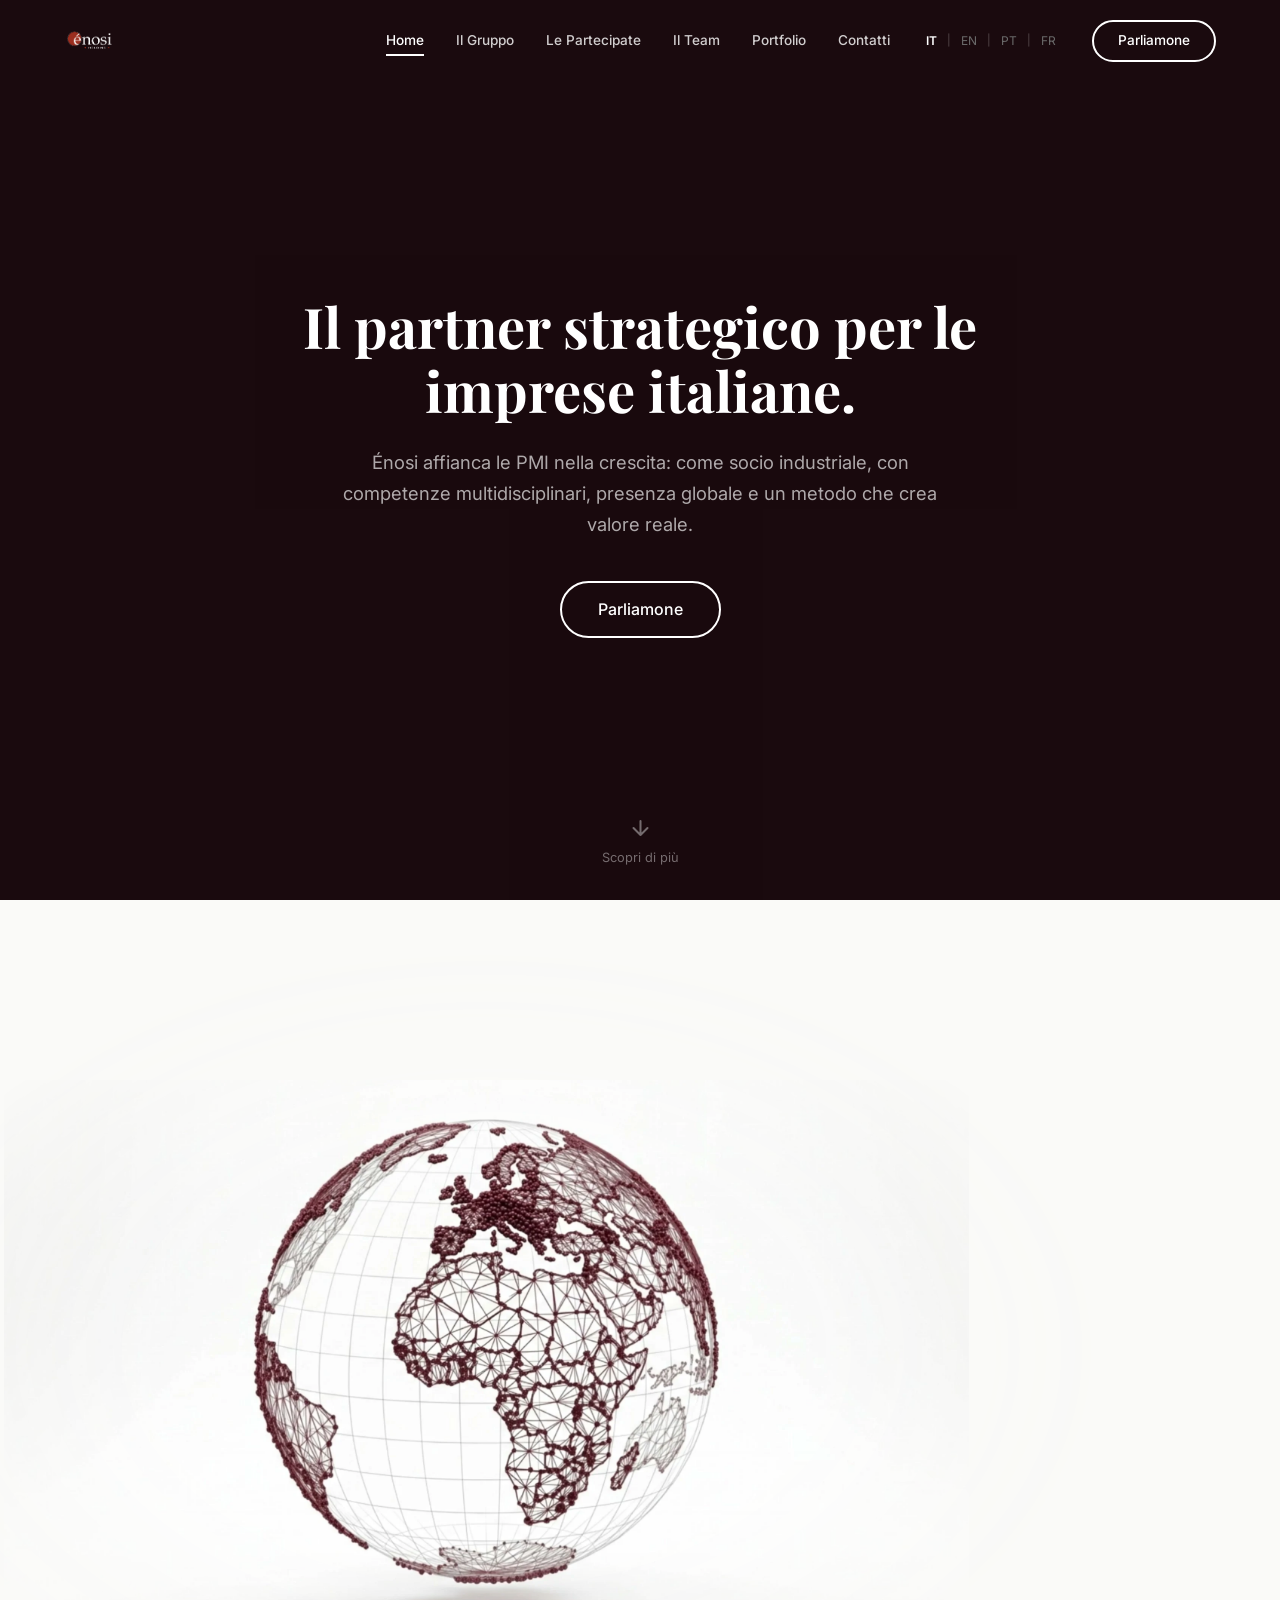
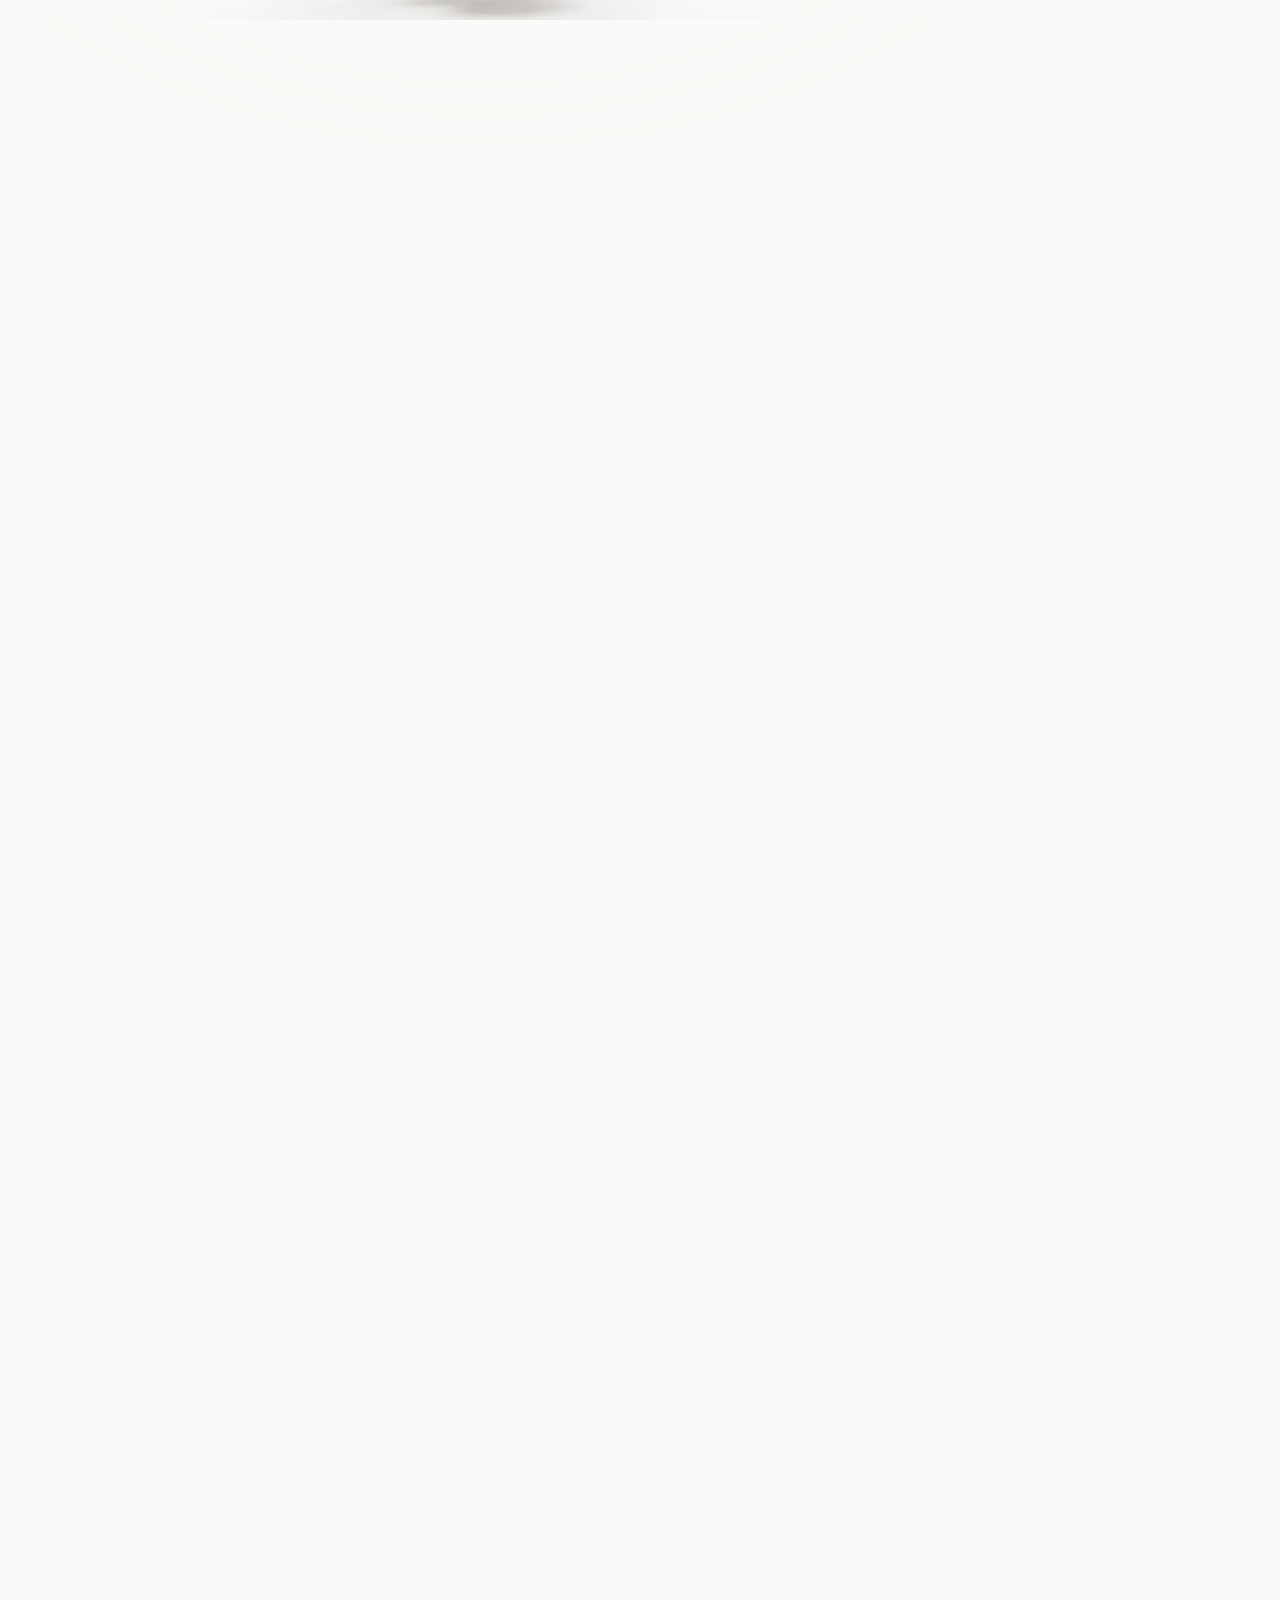
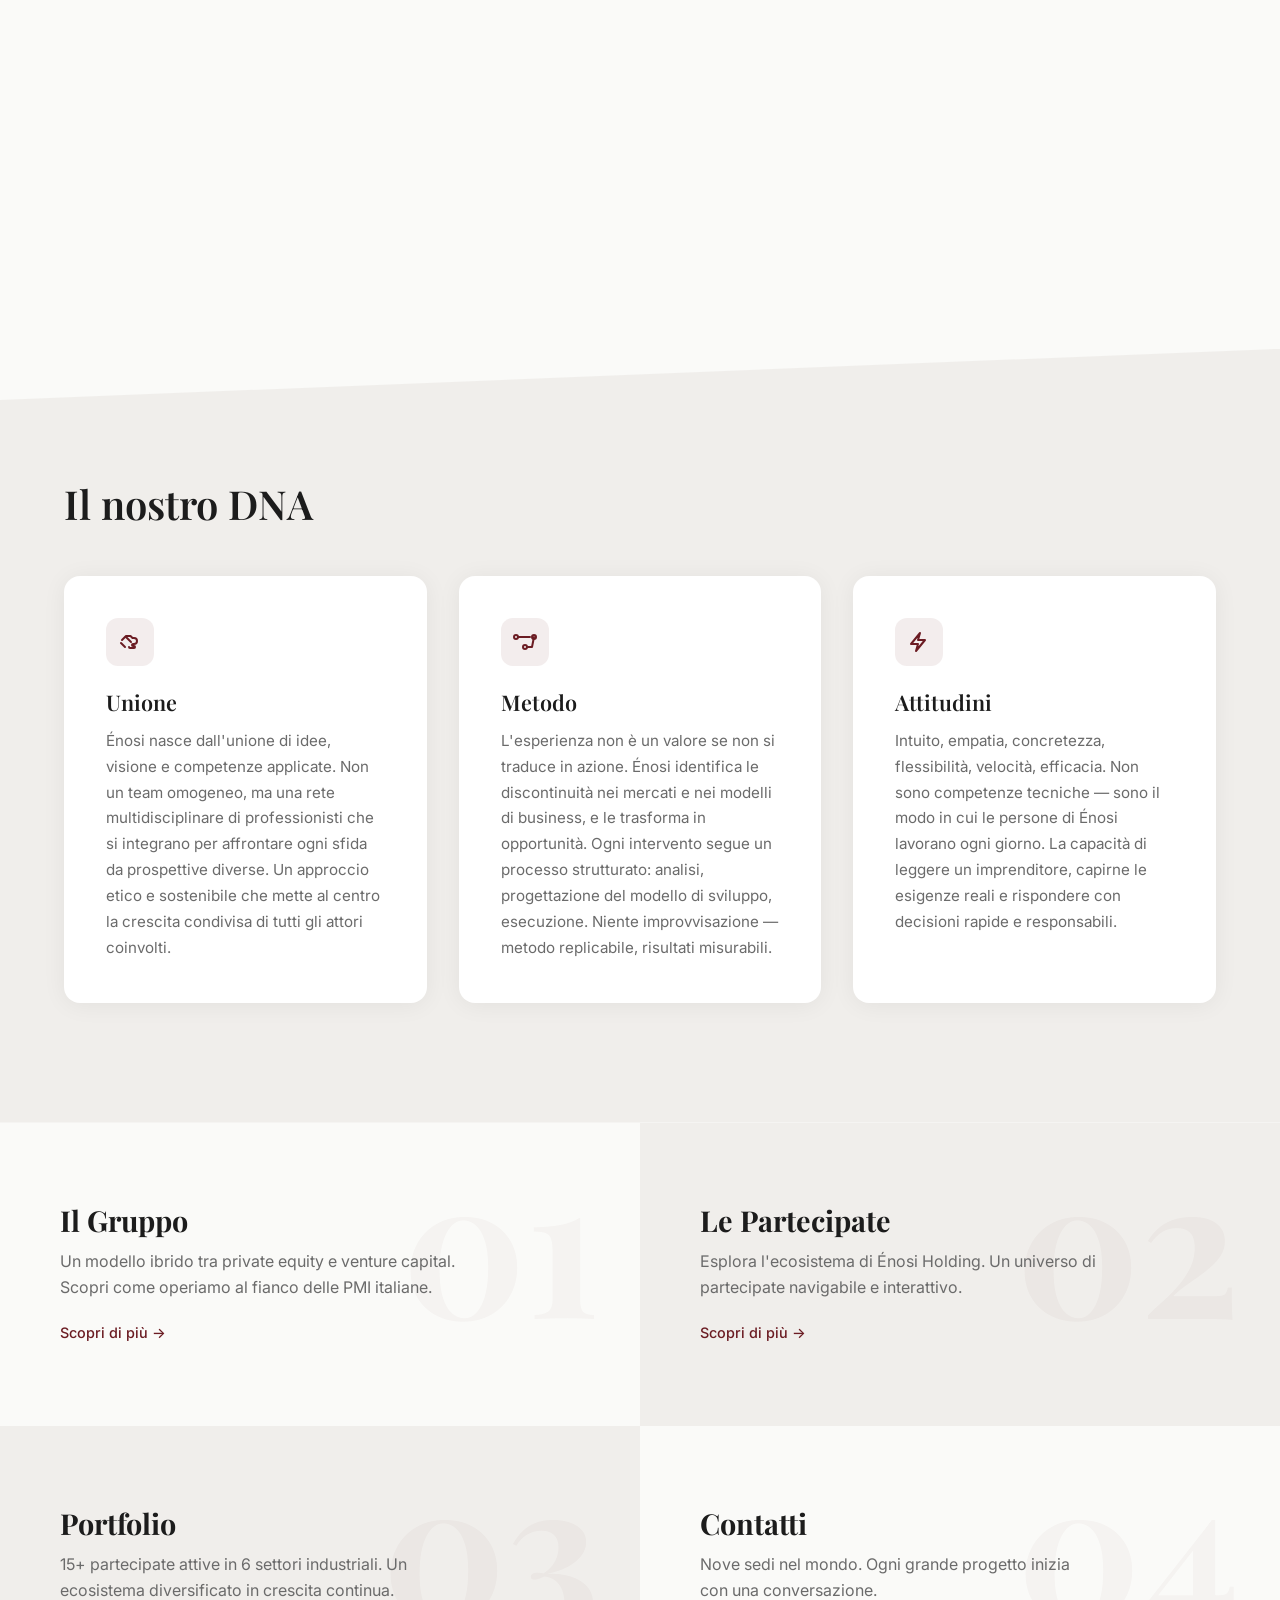
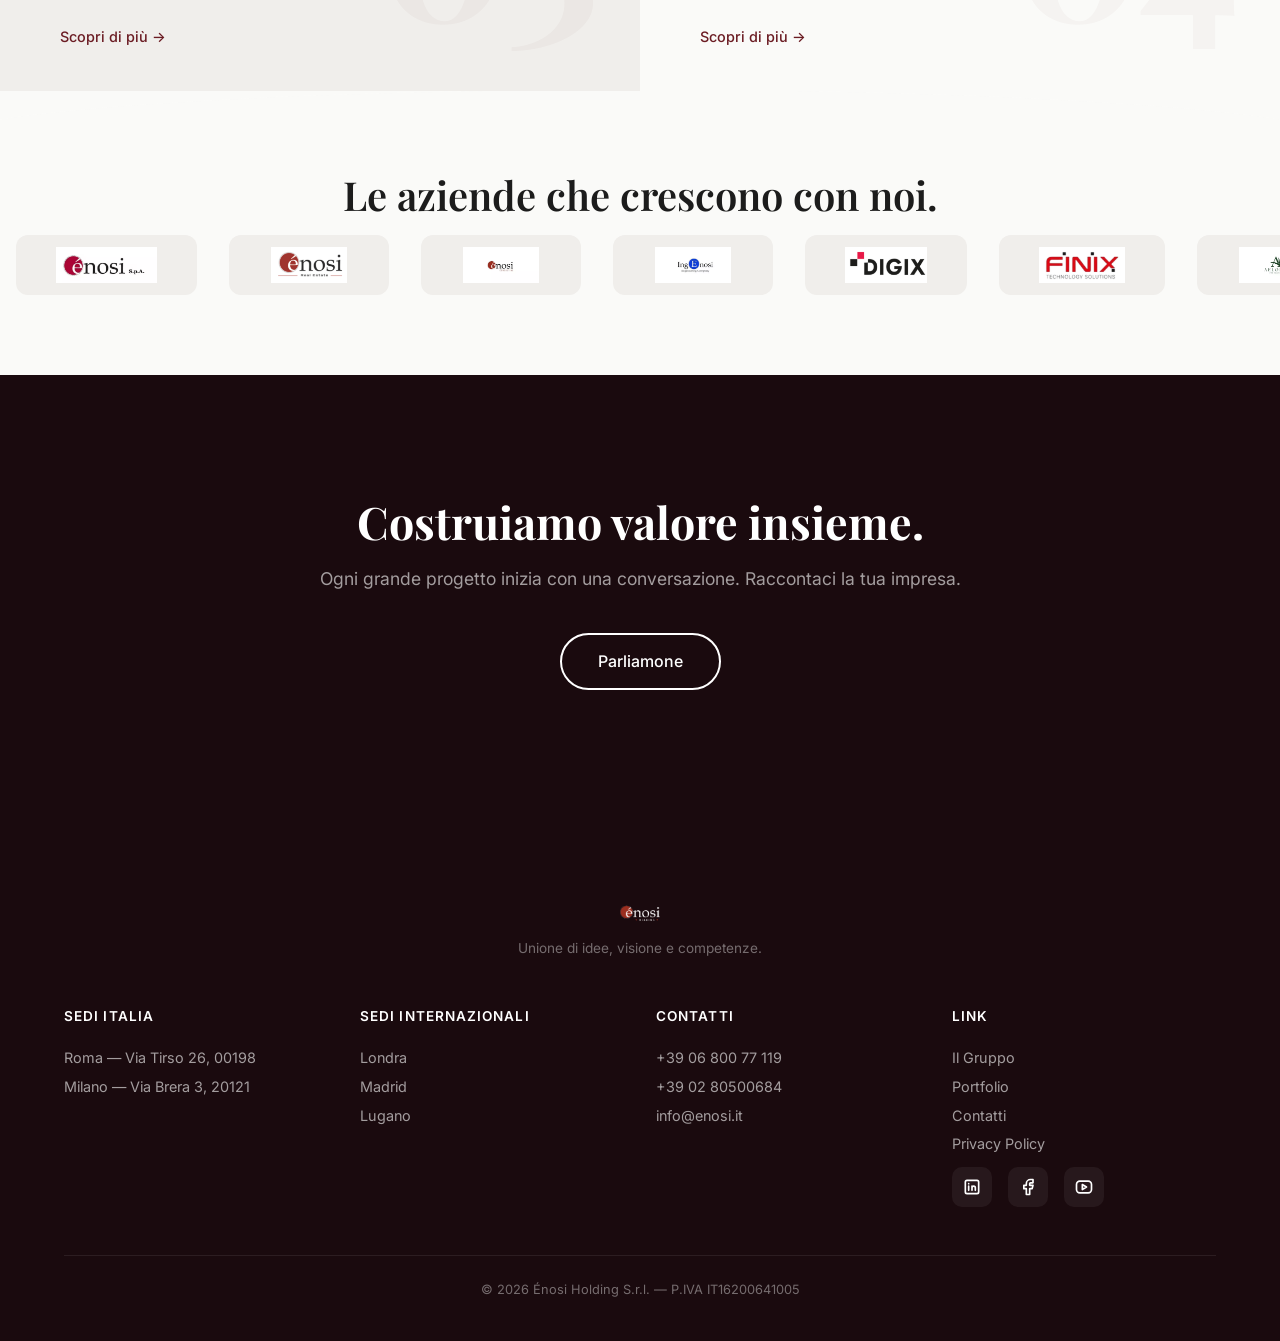
==== commit 80257c96: "fix cards mask + scroll-cards container outside sticky Co-Authored-By: Claude Opus 4.6 (1M context) " ====
--- a/index.html
+++ b/index.html
@@ -95,34 +95,36 @@
 
   <!-- SCROLL ANIMATION -->
   <section class="scroll-animation">
-  <div class="scroll-animation__sticky">
-    <canvas class="scroll-animation__canvas"></canvas>
-    <div class="scroll-card" data-show-from="0.1" data-show-to="0.3">
-      <div class="card-icon"><svg xmlns="http://www.w3.org/2000/svg" viewBox="0 0 24 24" fill="none" stroke-linecap="round" stroke-linejoin="round"><circle cx="12" cy="12" r="10"/><path d="M12 2a14.5 14.5 0 000 20 14.5 14.5 0 000-20M2 12h20"/></svg></div>
-      <h3 data-i18n="home.card1.title">Radicati nel mondo</h3>
-      <p data-i18n="home.card1.text">Nove sedi operative su quattro continenti, per essere vicini dove conta.</p>
-      <p class="card-detail" data-i18n="home.card1.detail">Roma · Milano · Londra · Madrid · Lugano · Dubai · Miami · Kuala Lumpur</p>
-    </div>
-    <div class="scroll-card" data-show-from="0.3" data-show-to="0.5">
-      <div class="card-icon"><svg xmlns="http://www.w3.org/2000/svg" viewBox="0 0 24 24" fill="none" stroke-linecap="round" stroke-linejoin="round"><path d="M3 17l6-6 4 4 8-8"/><path d="M17 7h4v4"/></svg></div>
-      <h3 data-i18n="home.card2.title">Un ecosistema in espansione</h3>
-      <p data-i18n="home.card2.text">Oltre 15 partecipate attive in più di 6 settori industriali.</p>
-      <p class="card-detail" data-i18n="home.card2.detail">ICT · Real Estate · MedTech · Food &amp; Beverage · Cybersecurity · Engineering</p>
-    </div>
-    <div class="scroll-card" data-show-from="0.5" data-show-to="0.7">
-      <div class="card-icon"><svg xmlns="http://www.w3.org/2000/svg" viewBox="0 0 24 24" fill="none" stroke-linecap="round" stroke-linejoin="round"><path d="M11 17a1 1 0 001 1h4a1 1 0 001-1 1 1 0 00-1-1h-1a1 1 0 01-1-1 1 1 0 011-1h1a3 3 0 003-3 3 3 0 00-3-3h-1.5l-2-2H8l-4 4"/><path d="M3 13l4 4"/><path d="M8 7l5 5"/></svg></div>
-      <h3 data-i18n="home.card3.title">Dentro l'impresa, non fuori</h3>
-      <p data-i18n="home.card3.text">Entriamo nelle aziende come soci, non come osservatori distanti.</p>
-      <p class="card-detail" data-i18n="home.card3.detail">Partecipazioni di maggioranza e minoranza qualificata con ruolo attivo nella governance.</p>
-    </div>
-    <div class="scroll-card" data-show-from="0.7" data-show-to="0.9">
-      <div class="card-icon"><svg xmlns="http://www.w3.org/2000/svg" viewBox="0 0 24 24" fill="none" stroke-linecap="round" stroke-linejoin="round"><path d="M3 17l6-6 4 4 8-8"/></svg></div>
-      <h3 data-i18n="home.card4.title">Oltre un decennio di risultati</h3>
-      <p data-i18n="home.card4.text">Dal 2013, un percorso continuo di crescita, operazioni e valore creato.</p>
-      <p class="card-detail" data-i18n="home.card4.detail">2013: fondazione · 2022: acquisizione Finix/Fujitsu · Oggi: 15+ partecipate attive</p>
-    </div>
-  </div>
-</section>
+    <div class="scroll-animation__sticky">
+      <canvas class="scroll-animation__canvas"></canvas>
+    </div>
+    <div class="scroll-cards-container">
+      <div class="scroll-card" data-show-from="0.1" data-show-to="0.3">
+        <div class="card-icon"><svg xmlns="http://www.w3.org/2000/svg" viewBox="0 0 24 24" fill="none" stroke-linecap="round" stroke-linejoin="round"><circle cx="12" cy="12" r="10"/><path d="M12 2a14.5 14.5 0 000 20 14.5 14.5 0 000-20M2 12h20"/></svg></div>
+        <h3 data-i18n="home.card1.title">Radicati nel mondo</h3>
+        <p data-i18n="home.card1.text">Nove sedi operative su quattro continenti, per essere vicini dove conta.</p>
+        <p class="card-detail" data-i18n="home.card1.detail">Roma · Milano · Londra · Madrid · Lugano · Dubai · Miami · Kuala Lumpur</p>
+      </div>
+      <div class="scroll-card" data-show-from="0.3" data-show-to="0.5">
+        <div class="card-icon"><svg xmlns="http://www.w3.org/2000/svg" viewBox="0 0 24 24" fill="none" stroke-linecap="round" stroke-linejoin="round"><path d="M3 17l6-6 4 4 8-8"/><path d="M17 7h4v4"/></svg></div>
+        <h3 data-i18n="home.card2.title">Un ecosistema in espansione</h3>
+        <p data-i18n="home.card2.text">Oltre 15 partecipate attive in più di 6 settori industriali.</p>
+        <p class="card-detail" data-i18n="home.card2.detail">ICT · Real Estate · MedTech · Food &amp; Beverage · Cybersecurity · Engineering</p>
+      </div>
+      <div class="scroll-card" data-show-from="0.5" data-show-to="0.7">
+        <div class="card-icon"><svg xmlns="http://www.w3.org/2000/svg" viewBox="0 0 24 24" fill="none" stroke-linecap="round" stroke-linejoin="round"><path d="M11 17a1 1 0 001 1h4a1 1 0 001-1 1 1 0 00-1-1h-1a1 1 0 01-1-1 1 1 0 011-1h1a3 3 0 003-3 3 3 0 00-3-3h-1.5l-2-2H8l-4 4"/><path d="M3 13l4 4"/><path d="M8 7l5 5"/></svg></div>
+        <h3 data-i18n="home.card3.title">Dentro l'impresa, non fuori</h3>
+        <p data-i18n="home.card3.text">Entriamo nelle aziende come soci, non come osservatori distanti.</p>
+        <p class="card-detail" data-i18n="home.card3.detail">Partecipazioni di maggioranza e minoranza qualificata con ruolo attivo nella governance.</p>
+      </div>
+      <div class="scroll-card" data-show-from="0.7" data-show-to="0.9">
+        <div class="card-icon"><svg xmlns="http://www.w3.org/2000/svg" viewBox="0 0 24 24" fill="none" stroke-linecap="round" stroke-linejoin="round"><path d="M3 17l6-6 4 4 8-8"/></svg></div>
+        <h3 data-i18n="home.card4.title">Oltre un decennio di risultati</h3>
+        <p data-i18n="home.card4.text">Dal 2013, un percorso continuo di crescita, operazioni e valore creato.</p>
+        <p class="card-detail" data-i18n="home.card4.detail">2013: fondazione · 2022: acquisizione Finix/Fujitsu · Oggi: 15+ partecipate attive</p>
+      </div>
+    </div>
+  </section>
 
 
   <!-- PILLARS SECTION -->
--- a/css/style.css
+++ b/css/style.css
@@ -119,7 +119,19 @@
 
 .navbar__logo { display: flex; align-items: center; }
 .navbar__logo img { height: 36px; width: auto; }
-.nav-logo-img { height: 28px; width: auto; display: block; }
+.nav-logo-img {
+  height: 28px;
+  width: auto;
+  display: block;
+  max-width: 120px;
+}
+/* Fallback alt text styling if image fails */
+.navbar__logo img[alt] {
+  font-family: 'Playfair Display', serif;
+  font-size: 1.2rem;
+  font-weight: 700;
+  color: white;
+}
 
 .navbar__logo-text {
   font-family: 'Playfair Display', serif;
@@ -520,6 +532,18 @@
   );
 }
 
+/* Cards container — fixed, outside the masked sticky */
+.scroll-cards-container {
+  position: fixed;
+  top: 0;
+  right: 0;
+  height: 100vh;
+  z-index: 10;
+  pointer-events: none;
+  display: flex;
+  align-items: center;
+}
+
 .scroll-animation__canvas {
   max-width: 100%;
   max-height: 100vh;
@@ -544,7 +568,7 @@
   opacity: 0;
   transition: opacity 0.4s ease, transform 0.4s ease;
   z-index: 10;
-  pointer-events: none;
+  pointer-events: auto;
 }
 
 .scroll-card.visible { opacity: 1; }
@@ -2187,6 +2211,52 @@
 
   .section-angled { clip-path: polygon(0 2vw, 100% 0, 100% 100%, 0 100%); margin-top: -2vw; padding-top: calc(2vw + 60px); }
   .section-wave { margin-top: -2vw; padding-top: calc(2vw + 60px); }
+
+  /* Fix 1: Font sizes mobile */
+  h1 { font-size: 1.8rem !important; }
+  h2 { font-size: 1.4rem !important; }
+  h3 { font-size: 1.1rem !important; }
+  p, .panel-desc, .team-role { font-size: 0.85rem !important; }
+  .hero__title { font-size: 2rem !important; }
+  .hero__subtitle { font-size: 0.9rem !important; }
+
+  /* Fix 3: Values nav mobile */
+  .values-nav {
+    padding: 0 !important;
+    gap: 0 !important;
+    justify-content: space-between !important;
+  }
+  .values-nav-item {
+    padding: 12px 10px !important;
+    font-size: 0.75rem !important;
+    flex: 1;
+    text-align: center;
+    justify-content: center !important;
+  }
+  .values-nav-item .nav-icon {
+    width: 28px !important;
+    height: 28px !important;
+  }
+  .values-nav-item .nav-icon svg {
+    width: 14px !important;
+    height: 14px !important;
+  }
+
+  /* Fix 4: Team photos mobile */
+  .team-photo {
+    aspect-ratio: 1 !important;
+    max-height: 250px;
+  }
+  .team-grid {
+    grid-template-columns: repeat(2, 1fr) !important;
+    gap: 20px 16px !important;
+  }
+  .team-grid-2 {
+    grid-template-columns: repeat(2, 1fr) !important;
+  }
+  .team-name { font-size: 0.9rem !important; }
+  .team-role { font-size: 0.75rem !important; }
+  .team-email { font-size: 0.65rem !important; }
 }
 
 @media (max-width: 480px) {
